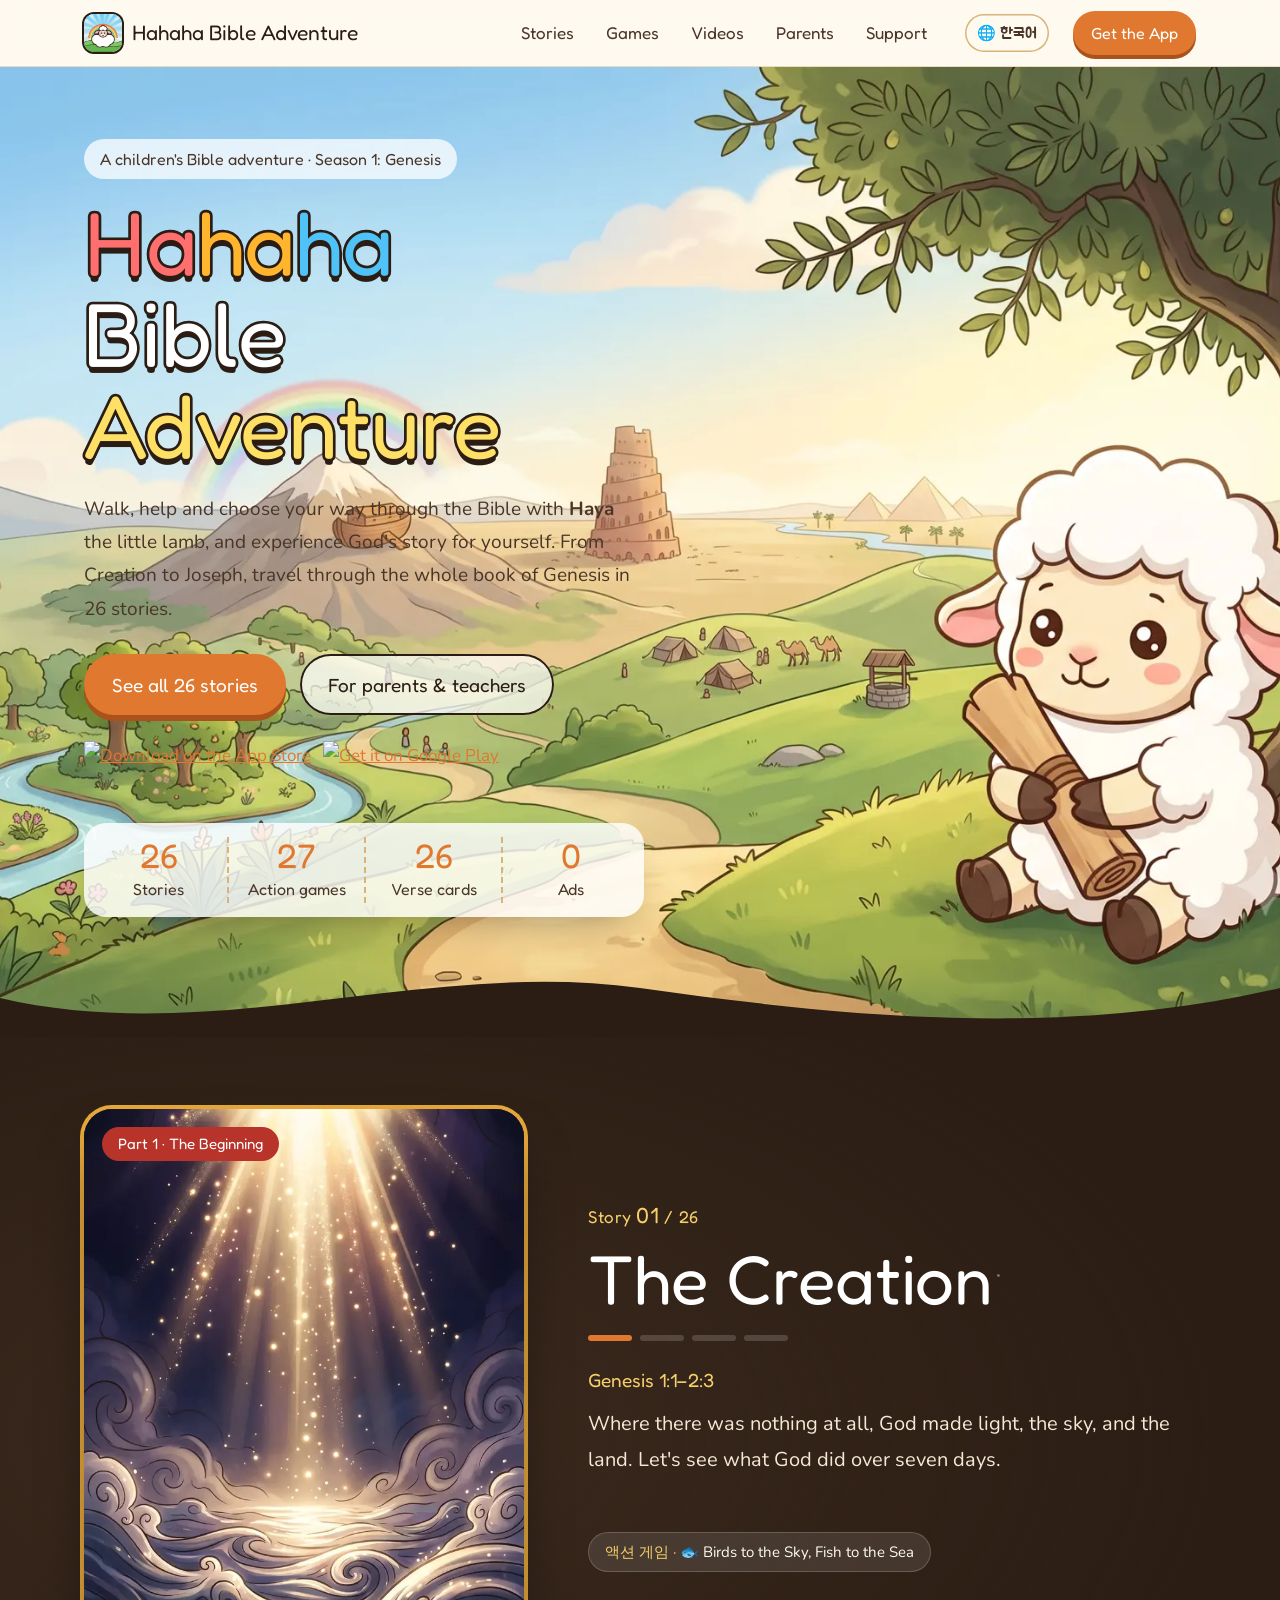
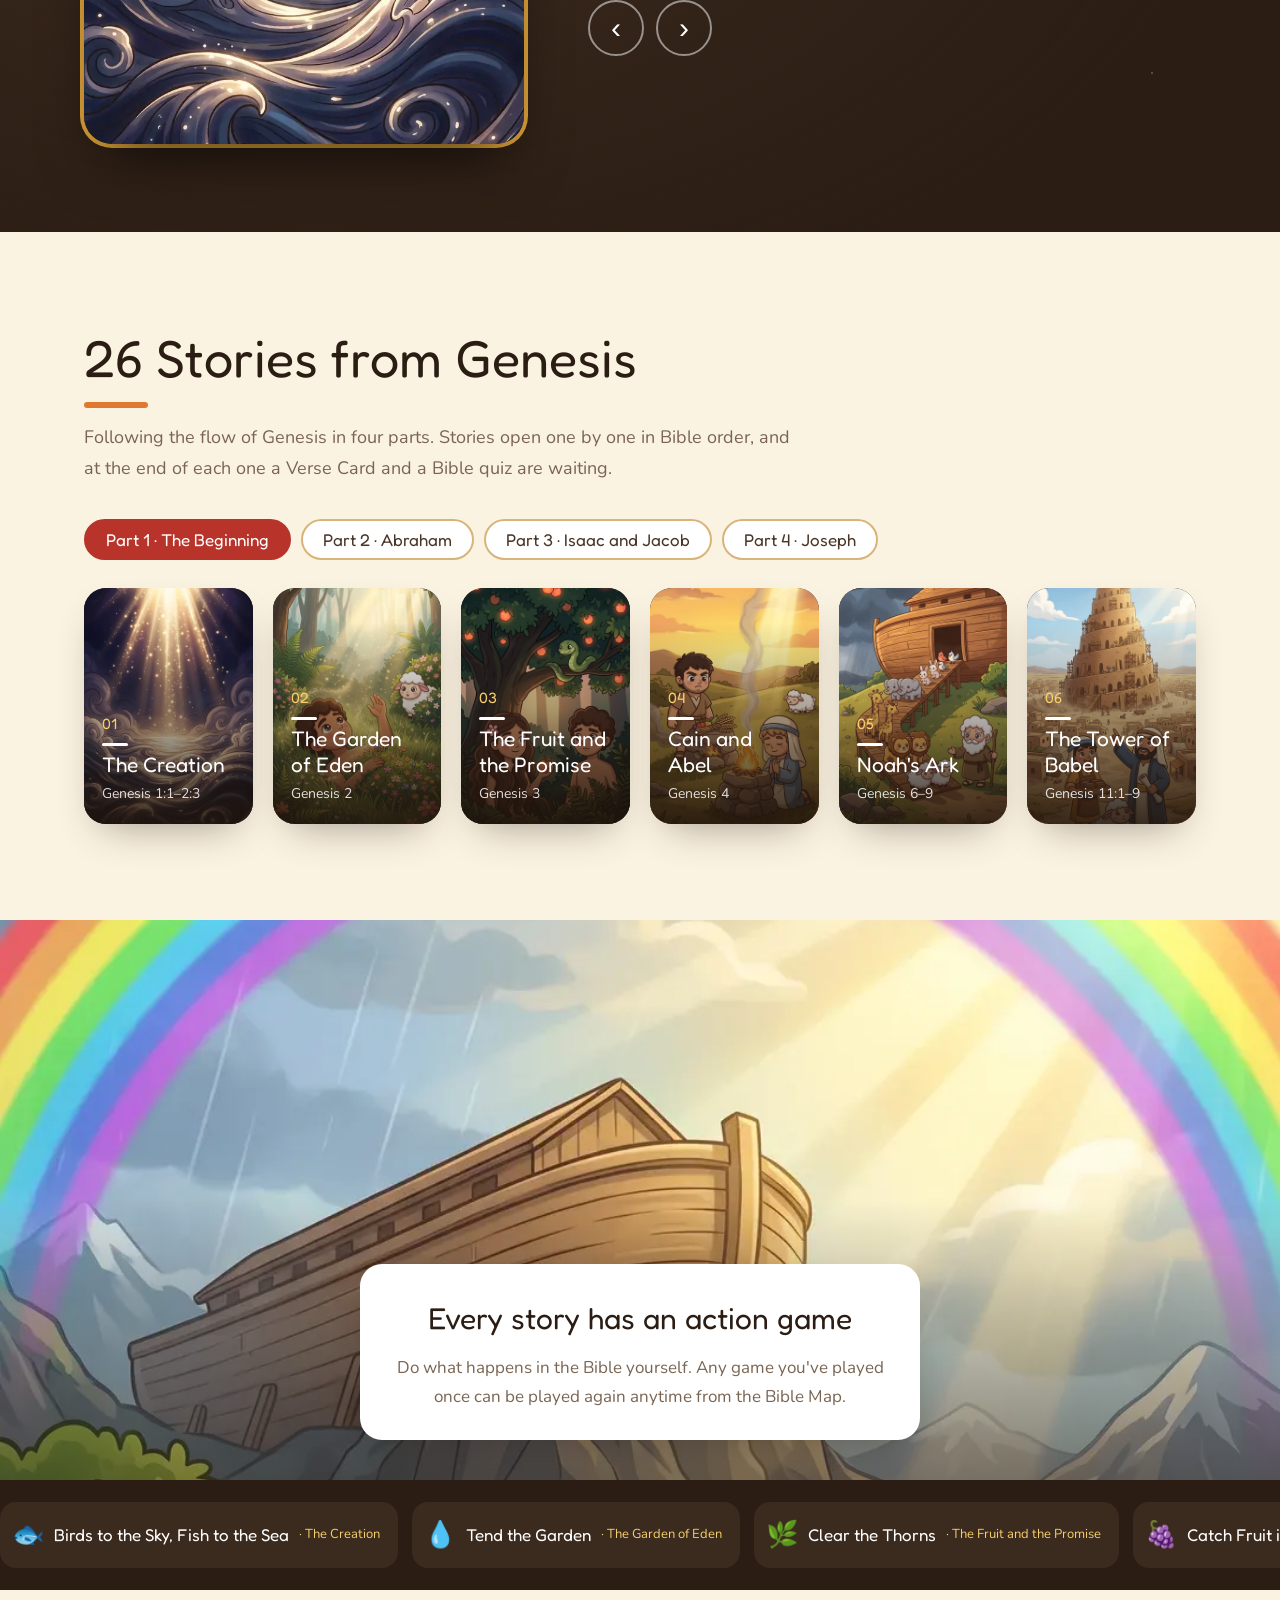
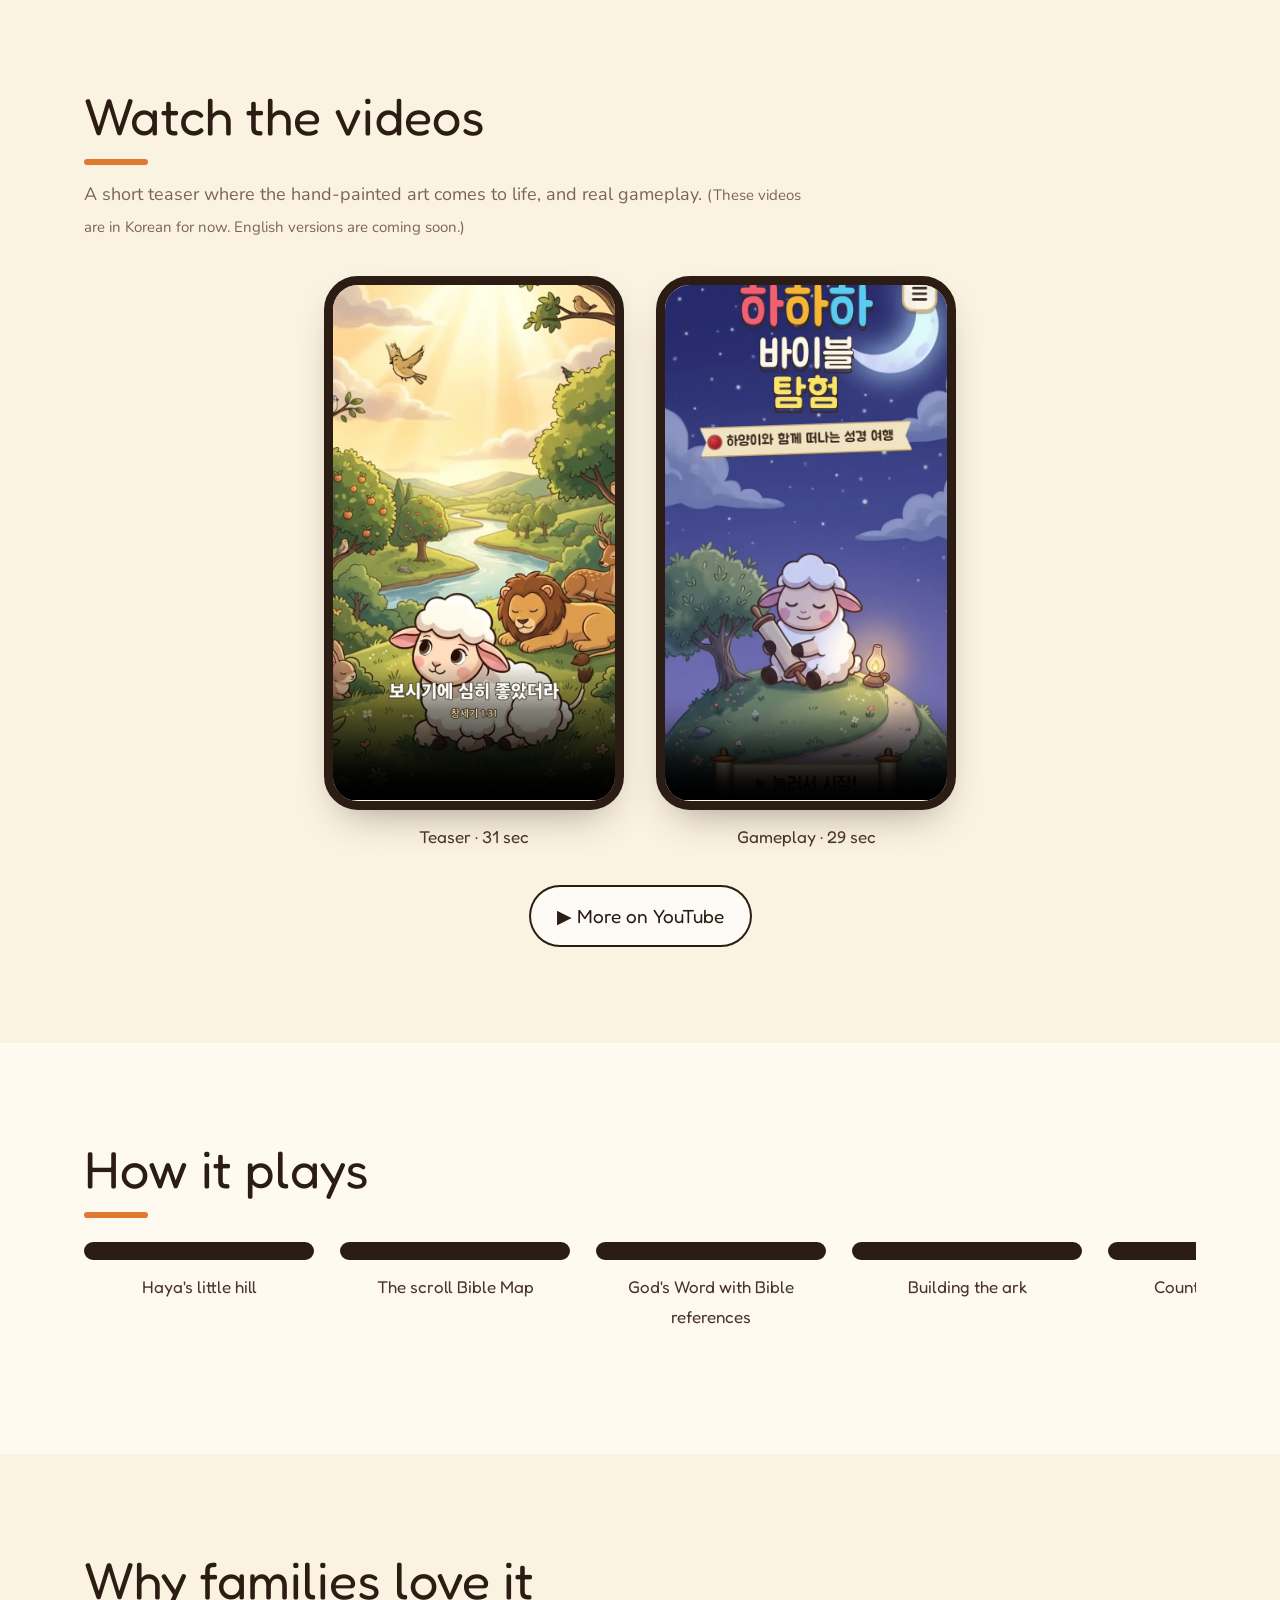
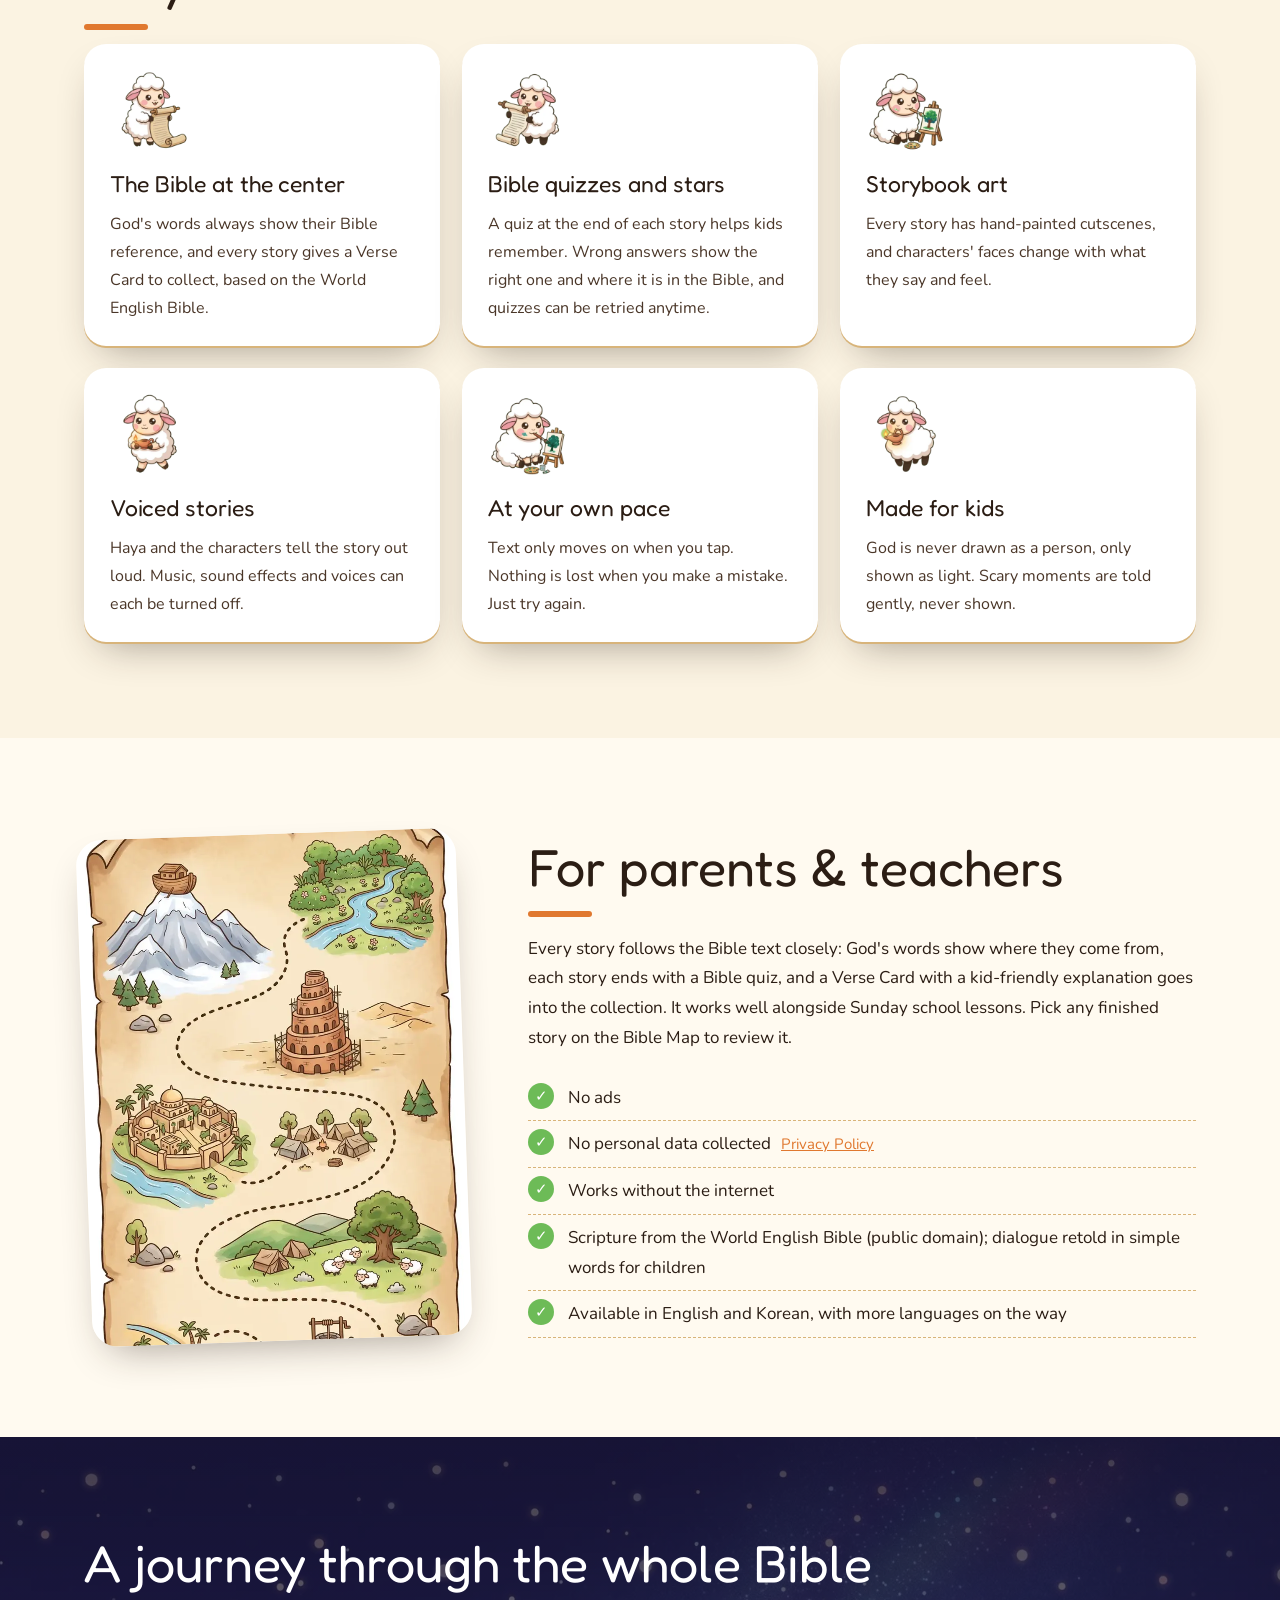
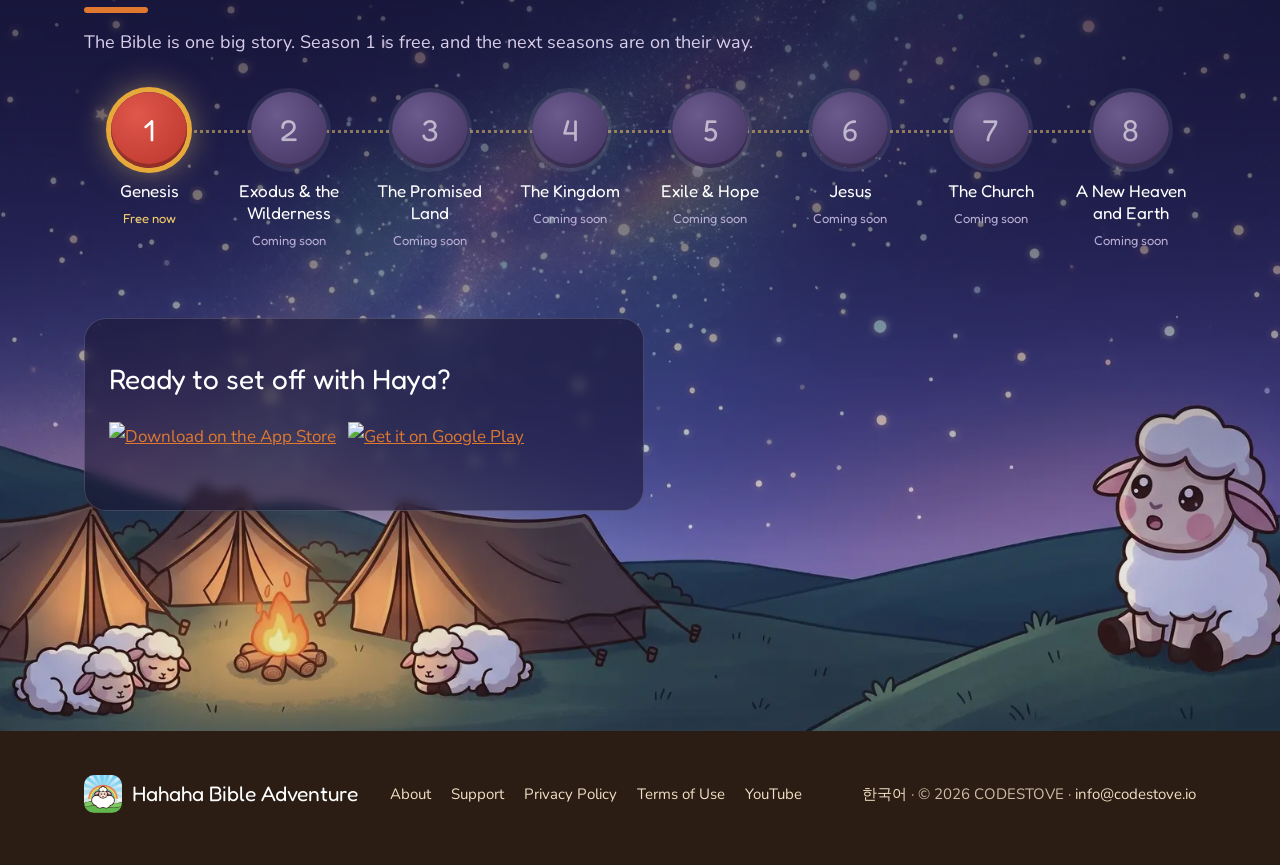
==== en/index.html @ ac636759 "다국어: 영어 페이지(en/) 네 쪽, 언어 바꾸기 버튼·hreflang, 브라우저 언어 안내, 휴대폰 머리 줄 정리 - en/index·support·privacy·terms (" ====
<!doctype html>
<html lang="en" data-base="../">
<head>
<meta charset="utf-8">
<meta name="viewport" content="width=device-width, initial-scale=1">
<title>Hahaha Bible Adventure – A Bible journey with Haya the lamb</title>
<meta name="description" content="A children's Bible game: walk, help and choose your way through all 26 stories of Genesis, from Creation to Joseph, with Haya the little lamb. No ads, no data collection.">
<meta name="theme-color" content="#2b1d14">
<meta property="og:title" content="Hahaha Bible Adventure">
<meta property="og:description" content="A Bible journey with Haya the lamb · 26 stories from Genesis">
<meta property="og:image" content="../assets/og.jpg">
<link rel="alternate" hreflang="ko" href="https://shine-codestove.github.io/hahaha-bible-site/index.html">
<link rel="alternate" hreflang="en" href="https://shine-codestove.github.io/hahaha-bible-site/en/index.html">
<link rel="alternate" hreflang="x-default" href="https://shine-codestove.github.io/hahaha-bible-site/en/index.html">
<link rel="icon" type="image/png" href="../assets/icon.png">
<link rel="apple-touch-icon" href="../assets/icon.png">
<link rel="preconnect" href="https://fonts.googleapis.com">
<link rel="preconnect" href="https://fonts.gstatic.com" crossorigin>
<link href="https://fonts.googleapis.com/css2?family=Fredoka:wght@500;600&family=Nunito:wght@400;700&family=Jua&display=swap" rel="stylesheet">
<link rel="stylesheet" href="../style.css">
</head>
<body class="home">

<header class="site-header">
  <div class="bar">
    <a class="brand" href="index.html"><img src="../assets/icon.png" alt="">Hahaha Bible Adventure</a>
    <nav class="menu">
      <a href="#stories">Stories</a>
      <a href="#play">Games</a>
      <a href="#videos">Videos</a>
      <a href="#parents">Parents</a>
      <a href="support.html">Support</a>
    </nav>
    <a class="lang-switch" href="../index.html" hreflang="ko" lang="ko" data-lang="ko">🌐 한국어</a>
    <a class="pill-btn small" href="#get">Get the App</a>
  </div>
</header>

<section class="hero">
  <img class="hero-bg" src="../assets/art/hero.webp" alt="Haya the lamb holding a scroll on a hill, looking out over the Garden of Eden, the ark and the rainbow, the Tower of Babel, Abraham's tents and the pyramids of Egypt">
  <div class="hero-in">
    <div class="hero-copy">
      <p class="eyebrow">A children's Bible adventure · Season 1: Genesis</p>
      <h1 class="logo-type"><span class="r">Ha</span><span class="o">ha</span><span class="b">ha</span><br>Bible <span class="y">Adventure</span></h1>
      <p class="lead">Walk, help and choose your way through the Bible with <b>Haya</b> the little lamb, and experience God's story for yourself. From Creation to Joseph, travel through the whole book of Genesis in 26 stories.</p>
      <div class="cta">
        <a class="pill-btn" href="#stories">See all 26 stories</a>
        <a class="ghost-btn" href="#parents">For parents &amp; teachers</a>
      </div>
      <div class="badges">
        <a href="https://apps.apple.com/app/id6821260857" target="_blank" rel="noopener"><img src="../assets/badges/app-store-en.svg" alt="Download on the App Store"></a>
        <a href="https://play.google.com/store/apps/details?id=io.codestove.biblejourney&amp;hl=en" target="_blank" rel="noopener"><img src="../assets/badges/google-play-en.png" alt="Get it on Google Play"></a>
      </div>
      <ul class="stats">
        <li><b>26</b>Stories</li>
        <li><b>27</b>Action games</li>
        <li><b>26</b>Verse cards</li>
        <li><b>0</b>Ads</li>
      </ul>
    </div>
  </div>
  <svg class="wave" viewBox="0 0 1440 80" preserveAspectRatio="none" aria-hidden="true"><path d="M0 40 C 240 90 480 0 720 30 S 1200 80 1440 30 L1440 80 L0 80 Z"/></svg>
</section>

<section class="spotlight" id="spotlight" aria-roledescription="carousel" aria-label="Browse the stories">
  <div class="sp-in">
    <div class="sp-art">
      <img id="sp-img" src="../assets/art/creation.webp" alt="">
      <span class="sp-part" id="sp-part">Part 1 · The Beginning</span>
    </div>
    <div class="sp-copy" aria-live="polite">
      <p class="sp-count">Story <span id="sp-no">01</span> / 26</p>
      <h2 id="sp-title">The Creation</h2>
      <div class="sp-bars" id="sp-bars"></div>
      <p class="sp-ref" id="sp-ref">Genesis 1:1–2:3</p>
      <p class="sp-sum" id="sp-sum"></p>
      <p class="sp-game" id="sp-game"></p>
      <div class="sp-nav">
        <button type="button" class="round" id="sp-prev" aria-label="Previous story">‹</button>
        <button type="button" class="round" id="sp-next" aria-label="Next story">›</button>
      </div>
    </div>
  </div>
</section>

<section class="section paper" id="stories">
  <div class="wrap">
    <h2 class="sec-title">26 Stories from Genesis</h2>
    <p class="sec-lead">Following the flow of Genesis in four parts. Stories open one by one in Bible order, and at the end of each one a Verse Card and a Bible quiz are waiting.</p>
    <div class="tabs" role="tablist" id="tabs"></div>
    <ul class="story-grid" id="grid"></ul>
  </div>
</section>

<section class="banner" id="play">
  <img class="banner-bg" src="../assets/art/rainbow.webp" alt="Noah's family and the animals by the ark under a rainbow">
  <div class="banner-card">
    <h2>Every story has an action game</h2>
    <p>Do what happens in the Bible yourself. Any game you've played once can be played again anytime from the Bible Map.</p>
  </div>
</section>
<div class="marquee" aria-label="Action games">
  <div class="track" id="track"></div>
</div>

<section class="section paper" id="videos">
  <div class="wrap">
    <h2 class="sec-title">Watch the videos</h2>
    <p class="sec-lead">A short teaser where the hand-painted art comes to life, and real gameplay. <small>(These videos are in Korean for now. English versions are coming soon.)</small></p>
    <div class="videos">
      <figure>
        <video src="../assets/video/teaser.mp4" poster="../assets/video/teaser.jpg" controls playsinline preload="none" aria-label="Teaser: hand-painted scenes from Genesis with Bible verses (Korean)"></video>
        <figcaption>Teaser · 31 sec</figcaption>
      </figure>
      <figure>
        <video src="../assets/video/gameplay.mp4" poster="../assets/video/gameplay.jpg" controls playsinline preload="none" aria-label="Gameplay: Creation, Noah, the Tower of Babel game and the Bible quiz (Korean)"></video>
        <figcaption>Gameplay · 29 sec</figcaption>
      </figure>
    </div>
    <p class="videos-more"><a class="ghost-btn" href="https://www.youtube.com/@%ED%95%98%ED%95%98%ED%95%98%EB%B0%94%EC%9D%B4%EB%B8%94%ED%83%90%ED%97%98" target="_blank" rel="noopener">▶ More on YouTube</a></p>
  </div>
</section>

<section class="section" id="screens">
  <div class="wrap">
    <h2 class="sec-title">How it plays</h2>
    <div class="phones">
      <figure><img src="../assets/en/1-title.jpg" alt="" loading="lazy"><figcaption>Haya's little hill</figcaption></figure>
      <figure><img src="../assets/en/2-map.jpg" alt="" loading="lazy"><figcaption>The scroll Bible Map</figcaption></figure>
      <figure><img src="../assets/en/3-word.jpg" alt="" loading="lazy"><figcaption>God's Word with Bible references</figcaption></figure>
      <figure><img src="../assets/en/4-ark.jpg" alt="" loading="lazy"><figcaption>Building the ark</figcaption></figure>
      <figure><img src="../assets/en/5-stars.jpg" alt="" loading="lazy"><figcaption>Counting the stars</figcaption></figure>
      <figure><img src="../assets/en/6-sodom.jpg" alt="" loading="lazy"><figcaption>Hand-painted cutscenes</figcaption></figure>
      <figure><img src="../assets/en/8-joseph.jpg" alt="" loading="lazy"><figcaption>Talking with Bible characters</figcaption></figure>
      <figure><img src="../assets/en/9-quiz.jpg" alt="" loading="lazy"><figcaption>Bible quiz</figcaption></figure>
    </div>
  </div>
</section>

<section class="section paper">
  <div class="wrap">
    <h2 class="sec-title">Why families love it</h2>
    <ul class="features">
      <li><img src="../assets/sheep/2.webp" alt="" loading="lazy"><h3>The Bible at the center</h3><p>God's words always show their Bible reference, and every story gives a Verse Card to collect, based on the World English Bible.</p></li>
      <li><img src="../assets/sheep/1.webp" alt="" loading="lazy"><h3>Bible quizzes and stars</h3><p>A quiz at the end of each story helps kids remember. Wrong answers show the right one and where it is in the Bible, and quizzes can be retried anytime.</p></li>
      <li><img src="../assets/sheep/3.webp" alt="" loading="lazy"><h3>Storybook art</h3><p>Every story has hand-painted cutscenes, and characters' faces change with what they say and feel.</p></li>
      <li><img src="../assets/sheep/5.webp" alt="" loading="lazy"><h3>Voiced stories</h3><p>Haya and the characters tell the story out loud. Music, sound effects and voices can each be turned off.</p></li>
      <li><img src="../assets/sheep/4.webp" alt="" loading="lazy"><h3>At your own pace</h3><p>Text only moves on when you tap. Nothing is lost when you make a mistake. Just try again.</p></li>
      <li><img src="../assets/sheep/6.webp" alt="" loading="lazy"><h3>Made for kids</h3><p>God is never drawn as a person, only shown as light. Scary moments are told gently, never shown.</p></li>
    </ul>
  </div>
</section>

<section class="section" id="parents">
  <div class="wrap split">
    <div class="split-art"><img src="../assets/art/map.webp" alt="A parchment Bible Map of the lands of Genesis" loading="lazy"></div>
    <div>
      <h2 class="sec-title">For parents &amp; teachers</h2>
      <p>Every story follows the Bible text closely: God's words show where they come from, each story ends with a Bible quiz, and a Verse Card with a kid-friendly explanation goes into the collection. It works well alongside Sunday school lessons. Pick any finished story on the Bible Map to review it.</p>
      <ul class="checks">
        <li>No ads</li>
        <li>No personal data collected <a href="privacy.html">Privacy Policy</a></li>
        <li>Works without the internet</li>
        <li>Scripture from the World English Bible (public domain); dialogue retold in simple words for children</li>
        <li>Available in English and Korean, with more languages on the way</li>
      </ul>
    </div>
  </div>
</section>

<section class="seasons" id="seasons">
  <div class="wrap">
    <h2 class="sec-title light">A journey through the whole Bible</h2>
    <p class="sec-lead light">The Bible is one big story. Season 1 is free, and the next seasons are on their way.</p>
    <ol class="seals">
      <li class="now"><span class="seal">1</span><b>Genesis</b><small>Free now</small></li>
      <li><span class="seal">2</span><b>Exodus &amp; the Wilderness</b><small>Coming soon</small></li>
      <li><span class="seal">3</span><b>The Promised Land</b><small>Coming soon</small></li>
      <li><span class="seal">4</span><b>The Kingdom</b><small>Coming soon</small></li>
      <li><span class="seal">5</span><b>Exile &amp; Hope</b><small>Coming soon</small></li>
      <li><span class="seal">6</span><b>Jesus</b><small>Coming soon</small></li>
      <li><span class="seal">7</span><b>The Church</b><small>Coming soon</small></li>
      <li><span class="seal">8</span><b>A New Heaven and Earth</b><small>Coming soon</small></li>
    </ol>
    <div class="get" id="get">
      <h3>Ready to set off with Haya?</h3>
      <div class="badges">
        <a href="https://apps.apple.com/app/id6821260857" target="_blank" rel="noopener"><img src="../assets/badges/app-store-en.svg" alt="Download on the App Store"></a>
        <a href="https://play.google.com/store/apps/details?id=io.codestove.biblejourney&amp;hl=en" target="_blank" rel="noopener"><img src="../assets/badges/google-play-en.png" alt="Get it on Google Play"></a>
      </div>
    </div>
  </div>
</section>

<footer class="site-footer">
  <div class="wrap">
    <a class="brand" href="index.html"><img src="../assets/icon.png" alt="">Hahaha Bible Adventure</a>
    <nav><a href="index.html">About</a><a href="support.html">Support</a><a href="privacy.html">Privacy Policy</a><a href="terms.html">Terms of Use</a><a href="https://www.youtube.com/@%ED%95%98%ED%95%98%ED%95%98%EB%B0%94%EC%9D%B4%EB%B8%94%ED%83%90%ED%97%98" target="_blank" rel="noopener">YouTube</a></nav>
    <p><a href="../index.html" hreflang="ko" lang="ko" data-lang="ko">한국어</a> · © 2026 CODESTOVE · <a href="mailto:info@codestove.io">info@codestove.io</a></p>
  </div>
</footer>

<script>
const PARTS = ['Part 1 · The Beginning', 'Part 2 · Abraham', 'Part 3 · Isaac and Jacob', 'Part 4 · Joseph'];
const STORIES = [{"id":"creation","no":1,"p":1,"t":"The Creation","r":"Genesis 1:1–2:3","s":"Where there was nothing at all, God made light, the sky, and the land. Let's see what God did over seven days.","g":[{"t":"Birds to the Sky, Fish to the Sea","e":"🐟"}]},{"id":"eden","no":2,"p":1,"t":"The Garden of Eden","r":"Genesis 2","s":"Take care of a beautiful garden with Adam, and give names to the animals.","g":[{"t":"Tend the Garden","e":"💧"}]},{"id":"promise","no":3,"p":1,"t":"The Fruit and the Promise","r":"Genesis 3","s":"The serpent's lie and Eve's choice. Even when people disobeyed His word, God gave them a promise to save them.","g":[{"t":"Clear the Thorns","e":"🌿"}]},{"id":"cain","no":4,"p":1,"t":"Cain and Abel","r":"Genesis 4","s":"Abel kept sheep and Cain grew crops. A story of two brothers' gifts to God, and of calming an angry heart.","g":[{"t":"Catch Fruit in Cain's Field","e":"🍇"}]},{"id":"noah","no":5,"p":1,"t":"Noah's Ark","r":"Genesis 6–9","s":"Build the ark with Grandpa Noah and bring the animals aboard. And then, the rainbow promise!","g":[{"t":"Build the Ark","e":"🔨"}]},{"id":"babel","no":6,"p":1,"t":"The Tower of Babel","r":"Genesis 11:1–9","s":"People built a tower up to the sky to make a great name for themselves. God mixed up their language.","g":[{"t":"Stack the Brick Tower","e":"🧱"}]},{"id":"call","no":7,"p":2,"t":"God Calls Abraham","r":"Genesis 12","s":"\"Leave your country and go to the land I will show you.\" Set off with a camel caravan on a journey of faith to Canaan.","g":[{"t":"The Road to Canaan","e":"🐪"},{"t":"Build an Altar","e":"🪨"}]},{"id":"yield","no":8,"p":2,"t":"Abraham Lets Lot Choose","r":"Genesis 13–14","s":"When the herdsmen quarreled, Abraham let his nephew Lot choose the land first. Then he rescues Lot, who was taken away.","g":[{"t":"Rescue Lot by Night","e":"🌙"}]},{"id":"stars","no":9,"p":2,"t":"Count the Stars","r":"Genesis 15","s":"God promised Abraham a family as many as the stars in the night sky, too many to count. Abraham believed God.","g":[{"t":"Count the Stars","e":"⭐"}]},{"id":"hagar","no":10,"p":2,"t":"Hagar and Ishmael","r":"Genesis 16, 21:8–21","s":"Hagar and her boy ran out of water in the wilderness. God heard the crying and showed her a well.","g":[{"t":"Fill the Water Skin","e":"💧"}]},{"id":"laugh","no":11,"p":2,"t":"Sarah's Laugh","r":"Genesis 17–18","s":"Welcome the three visitors who came to the tent. Sarah laughed at the promise of a son by this time next year.","g":[{"t":"Catch the Bread","e":"🍞"}]},{"id":"sodom","no":12,"p":2,"t":"Lot Escapes Sodom","r":"Genesis 18:16–19:29","s":"Abraham prayed for Sodom. Hold the angel's hand and run to the mountains without looking back!","g":[{"t":"Run to Zoar","e":"🏃"}]},{"id":"jireh","no":13,"p":2,"t":"The LORD Will Provide","r":"Genesis 21–22","s":"Isaac, the son of laughter, was born just as God promised. On Mount Moriah, God had a ram ready.","g":[{"t":"Climb Mount Moriah","e":"⛰️"}]},{"id":"rebekah","no":14,"p":2,"t":"Rebekah at the Well","r":"Genesis 23–24","s":"The old servant prayed as he looked for a wife for Isaac. Then Rebekah drew water for ten camels!","g":[{"t":"Water Ten Camels","e":"🐪"}]},{"id":"stew","no":15,"p":3,"t":"One Bowl of Stew","r":"Genesis 25:19–34","s":"Twin brothers Esau and Jacob. Hungry Esau sold his rights as the firstborn son for one bowl of red stew.","g":[{"t":"Run Home, Tired and Hungry","e":"🏃"}]},{"id":"wells","no":16,"p":3,"t":"Isaac's Peaceful Wells","r":"Genesis 26","s":"Each time his wells were taken, Isaac didn't fight. He moved on and dug again, and God gave him plenty of room.","g":[{"t":"A Hundred Times the Harvest","e":"🌾"}]},{"id":"blessing","no":17,"p":3,"t":"The Stolen Blessing","r":"Genesis 27","s":"Jacob tricked his father, whose eyes could not see well. The sad result of a lie, and the road away from home.","g":[{"t":"The Road to Haran","e":"🎒"}]},{"id":"ladder","no":18,"p":3,"t":"Jacob's Ladder","r":"Genesis 28","s":"Running away alone one night, Jacob fell asleep with a stone for a pillow. In a dream he saw a ladder reaching up to heaven.","g":[{"t":"Set Up the Pillar, Pour the Oil","e":"🪨"}]},{"id":"laban","no":19,"p":3,"t":"At Laban's House","r":"Genesis 29–31","s":"Jacob met Rachel at the well. He worked caring for the flocks, seven years at a time, and then God told him to go back home.","g":[{"t":"Catch the Growing Flock","e":"🐑"}]},{"id":"jabbok","no":20,"p":3,"t":"Peace at the Jabbok","r":"Genesis 32–33, 35","s":"The night before meeting his brother, Jacob wrestled by the Jabbok River. A new name, Israel, and the day the two brothers hugged.","g":[{"t":"Hold On Till Daybreak","e":"🤼"}]},{"id":"dreams","no":21,"p":4,"t":"Joseph's Colorful Coat","r":"Genesis 37","s":"A coat of many colors from his father, and strange dreams. Joseph went to find his brothers, was thrown into a pit, and was sold to Egypt.","g":[{"t":"Stack the Dream Sheaves","e":"🌾"}]},{"id":"prison","no":22,"p":4,"t":"Potiphar and the Prison","r":"Genesis 39–40","s":"As a servant, and even when he was unfairly put in prison, God was with Joseph. Help explain the dreams of two officials.","g":[{"t":"Grapes for Pharaoh's Cup","e":"🍇"}]},{"id":"pharaoh","no":23,"p":4,"t":"Pharaoh's Dreams","r":"Genesis 41","s":"A dream of seven cows and seven heads of grain. Joseph becomes ruler over Egypt. Help him store grain during the years of plenty.","g":[{"t":"Catch the Grain: Year 7","e":"🌾"}]},{"id":"grain","no":24,"p":4,"t":"The Brothers Buy Grain","r":"Genesis 42–44","s":"In the famine, the brothers came to Egypt to buy grain. Joseph finds out if they have really changed.","g":[{"t":"Load the Donkeys","e":"🫏"}]},{"id":"reveal","no":25,"p":4,"t":"I Am Joseph","r":"Genesis 45–47","s":"\"I am Joseph!\" Crying, Joseph hugged his brothers. He sends wagons to bring his father Jacob.","g":[{"t":"Wagons to Egypt","e":"🛒"}]},{"id":"forgive","no":26,"p":4,"t":"Blessing and Forgiveness","r":"Genesis 48–50","s":"Jacob blessed his twelve sons. \"You meant to harm me, but God meant it for good.\" The last story of Genesis.","g":[{"t":"Feed the Families","e":"🍞"}]}];
</script>
<script src="../site.js"></script>
</body>
</html>
---- style.css ----
:root {
  --ink: #2b1d14;
  --ink-2: #4a3628;
  --sub: #7a6553;
  --paper: #fbf3e2;
  --paper-2: #f3e5c8;
  --cream: #fffaf0;
  --edge: #d8b47a;
  --gold: #e7a93a;
  --gold-2: #f6cf6b;
  --seal: #b8342b;
  --accent: #e0782f;
  --sky: #8fd3f7;
  --night: #1d1733;
  --radius: 22px;
  --shadow: 0 18px 40px -18px rgba(43, 29, 20, 0.45);
  --display: 'Jua', 'Apple SD Gothic Neo', sans-serif;
}

* { box-sizing: border-box; }

html { scroll-behavior: smooth; }
@media (prefers-reduced-motion: reduce) { html { scroll-behavior: auto; } }

body {
  margin: 0;
  background: var(--cream);
  color: var(--ink);
  font-family: 'Gowun Dodum', -apple-system, 'Apple SD Gothic Neo', sans-serif;
  font-size: 17px;
  line-height: 1.75;
  word-break: keep-all;
  overflow-x: hidden;
}

img { max-width: 100%; display: block; }
a { color: var(--accent); }
b { font-weight: 700; }

.wrap {
  max-width: 1160px;
  margin: 0 auto;
  padding: 0 24px;
}

/* ---------- 머리 ---------- */
.site-header {
  position: sticky;
  top: 0;
  z-index: 20;
  background: rgba(255, 250, 240, 0.86);
  backdrop-filter: saturate(1.4) blur(12px);
  -webkit-backdrop-filter: saturate(1.4) blur(12px);
  border-bottom: 1px solid rgba(216, 180, 122, 0.45);
}

.bar {
  max-width: 1160px;
  margin: 0 auto;
  padding: 10px 24px;
  display: flex;
  align-items: center;
  gap: 24px;
}

.brand {
  display: flex;
  align-items: center;
  gap: 10px;
  font-family: var(--display);
  font-size: 21px;
  color: var(--ink);
  text-decoration: none;
  white-space: nowrap;
}

.brand img {
  width: 38px;
  height: 38px;
  border-radius: 10px;
  box-shadow: 0 0 0 2px var(--ink);
}

.menu {
  display: flex;
  gap: 4px;
  margin-left: auto;
}

.menu a {
  font-family: var(--display);
  font-size: 17px;
  color: var(--ink-2);
  text-decoration: none;
  padding: 8px 14px;
  border-radius: 999px;
  transition: background 0.2s, color 0.2s;
}

.menu a:hover { background: var(--paper-2); color: var(--ink); }

.pill-btn,
.ghost-btn {
  display: inline-flex;
  align-items: center;
  gap: 8px;
  font-family: var(--display);
  font-size: 19px;
  text-decoration: none;
  border-radius: 999px;
  padding: 14px 28px;
  transition: transform 0.2s, box-shadow 0.2s, background 0.2s;
}

.pill-btn {
  background: var(--accent);
  color: #fff;
  box-shadow: 0 6px 0 #a9521b;
}

.pill-btn:hover { transform: translateY(-2px); box-shadow: 0 8px 0 #a9521b; }
.pill-btn.small { font-size: 16px; padding: 8px 18px; box-shadow: 0 4px 0 #a9521b; }

.ghost-btn {
  color: var(--ink);
  background: rgba(255, 255, 255, 0.7);
  box-shadow: inset 0 0 0 2px var(--ink);
}

.ghost-btn:hover { background: #fff; }

/* ---------- 첫 화면 ---------- */
.hero {
  position: relative;
  min-height: min(860px, 92vh);
  padding: 72px 0 120px;
  overflow: hidden;
  display: flex;
  flex-direction: column;
  justify-content: center;
  background: #9fd6f2;
}

.hero-bg {
  position: absolute;
  inset: 0;
  width: 100%;
  height: 100%;
  object-fit: cover;
  object-position: 70% 50%;
}

.hero::before {
  content: '';
  position: absolute;
  inset: 0;
  background: linear-gradient(90deg, rgba(255, 250, 240, 0.92) 0%, rgba(255, 250, 240, 0.75) 32%, rgba(255, 250, 240, 0) 58%);
}

.hero-in {
  position: relative;
  z-index: 1;
  width: 100%;
  max-width: 1160px;
  margin: 0 auto;
  padding: 0 24px;
}

.hero-copy { max-width: 560px; }

.eyebrow {
  display: inline-block;
  font-family: var(--display);
  font-size: 16px;
  color: var(--ink-2);
  background: rgba(255, 255, 255, 0.75);
  padding: 6px 16px;
  border-radius: 999px;
  margin: 0 0 18px;
}

.logo-type {
  font-family: var(--display);
  font-weight: 400;
  font-size: clamp(54px, 8.4vw, 112px);
  line-height: 1.02;
  margin: 0 0 22px;
  color: #fff;
  -webkit-text-stroke: 0.06em var(--ink);
  paint-order: stroke fill;
  text-shadow: 0 0.07em 0 var(--ink);
  letter-spacing: -0.01em;
}

.logo-type .r { color: #ff6f6f; }
.logo-type .o { color: #ffb52e; }
.logo-type .b { color: #4fc3f7; }
.logo-type .y { color: #ffe066; }

.lead {
  font-size: 19px;
  max-width: 34em;
  margin: 0 0 28px;
  color: var(--ink-2);
}

.cta { display: flex; flex-wrap: wrap; gap: 14px; margin-bottom: 26px; }

.badges {
  display: flex;
  flex-wrap: wrap;
  gap: 12px;
  align-items: center;
}

.badges a { display: block; transition: transform 0.2s; }
.badges a:hover { transform: translateY(-2px); }
.badges img { height: 52px; width: auto; }
.stats {
  position: relative;
  z-index: 1;
  margin: 30px 0 0;
  padding: 14px 6px;
  list-style: none;
  display: grid;
  grid-template-columns: repeat(4, 1fr);
  background: rgba(255, 255, 255, 0.82);
  border-radius: var(--radius);
  box-shadow: var(--shadow);
}

.stats li {
  text-align: center;
  font-family: var(--display);
  color: var(--ink-2);
  font-size: 16px;
}

.stats li + li { border-left: 2px dashed var(--edge); }
.stats b { display: block; font-size: 34px; line-height: 1.1; color: var(--accent); font-weight: 400; }

.wave {
  position: absolute;
  left: 0;
  bottom: -1px;
  width: 100%;
  height: 80px;
  fill: var(--ink);
}

/* ---------- 이야기 둘러보기 ---------- */
.spotlight {
  background:
    radial-gradient(2px 2px at 12% 20%, rgba(255, 255, 255, 0.6), transparent),
    radial-gradient(1.5px 1.5px at 30% 70%, rgba(255, 255, 255, 0.5), transparent),
    radial-gradient(2px 2px at 78% 30%, rgba(255, 255, 255, 0.55), transparent),
    radial-gradient(1.5px 1.5px at 90% 80%, rgba(255, 255, 255, 0.4), transparent),
    radial-gradient(900px 500px at 25% 50%, #3b2a1e, transparent),
    var(--ink);
  color: var(--cream);
  padding: 72px 0 88px;
}

.sp-in {
  max-width: 1160px;
  margin: 0 auto;
  padding: 0 24px;
  display: grid;
  grid-template-columns: 440px 1fr;
  gap: 64px;
  align-items: center;
}

.sp-art {
  position: relative;
  border-radius: 28px;
  overflow: hidden;
  aspect-ratio: 9 / 13;
  box-shadow: 0 30px 60px -20px rgba(0, 0, 0, 0.7), 0 0 0 4px var(--gold);
  background: #3b2a1e;
}

.sp-art img {
  width: 100%;
  height: 100%;
  object-fit: cover;
  transition: opacity 0.22s, transform 0.6s;
}

.sp-art img.out { opacity: 0; transform: scale(1.03); }

.sp-part {
  position: absolute;
  left: 18px;
  top: 18px;
  font-family: var(--display);
  background: var(--seal);
  color: #fff;
  padding: 4px 16px;
  border-radius: 999px;
  font-size: 15px;
}

.sp-count {
  font-family: var(--display);
  color: var(--gold-2);
  margin: 0 0 6px;
  letter-spacing: 0.04em;
}

.sp-count span { font-size: 22px; }

.sp-copy h2 {
  font-family: var(--display);
  font-weight: 400;
  font-size: clamp(40px, 5.4vw, 72px);
  line-height: 1.1;
  margin: 0 0 18px;
  color: #fff;
}

.sp-bars { display: flex; gap: 8px; margin-bottom: 22px; }
.sp-bars i { width: 44px; height: 6px; border-radius: 4px; background: rgba(255, 255, 255, 0.16); transition: background 0.3s; }
.sp-bars i.on { background: var(--accent); }

.sp-ref {
  font-family: var(--display);
  color: var(--gold-2);
  font-size: 19px;
  margin: 0 0 10px;
}

.sp-sum {
  font-size: 20px;
  line-height: 1.8;
  color: #f4e9d6;
  max-width: 30em;
  min-height: 5.4em;
  margin: 0 0 18px;
}

.sp-game { display: flex; flex-wrap: wrap; gap: 8px; margin: 0 0 28px; min-height: 40px; }
.sp-game span {
  background: rgba(255, 255, 255, 0.1);
  border: 1px solid rgba(255, 255, 255, 0.18);
  border-radius: 999px;
  padding: 6px 16px;
  font-size: 15px;
}

.sp-game span::before { content: '액션 게임 · '; color: var(--gold-2); }

.sp-nav { display: flex; gap: 12px; }

.round {
  width: 56px;
  height: 56px;
  border-radius: 50%;
  border: 2px solid rgba(255, 255, 255, 0.5);
  background: transparent;
  color: #fff;
  font-size: 30px;
  line-height: 1;
  cursor: pointer;
  transition: background 0.2s, border-color 0.2s;
}

.round:hover { background: var(--accent); border-color: var(--accent); }

/* ---------- 공통 구역 ---------- */
.section { padding: 96px 0; }
.section.paper { background: var(--paper); }

.sec-title {
  font-family: var(--display);
  font-weight: 400;
  font-size: clamp(34px, 4.4vw, 52px);
  line-height: 1.15;
  margin: 0 0 14px;
  color: var(--ink);
}

.sec-title::after {
  content: '';
  display: block;
  width: 64px;
  height: 6px;
  border-radius: 4px;
  background: var(--accent);
  margin-top: 14px;
}

.sec-title.light { color: #fff; }
.sec-lead { color: var(--sub); max-width: 40em; margin: 0 0 34px; font-size: 18px; }
.sec-lead.light { color: #d9cfe9; }

/* ---------- 이야기 카드 ---------- */
.tabs {
  display: flex;
  flex-wrap: wrap;
  gap: 10px;
  margin-bottom: 28px;
}

.tabs button {
  font-family: var(--display);
  font-size: 17px;
  color: var(--ink-2);
  background: #fff;
  border: 2px solid var(--edge);
  border-radius: 999px;
  padding: 8px 20px;
  cursor: pointer;
}

.tabs button[aria-selected='true'] { background: var(--seal); border-color: var(--seal); color: #fff; }

.story-grid {
  list-style: none;
  margin: 0;
  padding: 0;
  display: grid;
  grid-template-columns: repeat(var(--cols, 6), 1fr);
  gap: 20px;
}

.story {
  position: relative;
  display: block;
  width: 100%;
  padding: 0;
  border: 0;
  cursor: pointer;
  border-radius: var(--radius);
  overflow: hidden;
  aspect-ratio: 3 / 4.2;
  background: var(--ink);
  box-shadow: var(--shadow);
  text-align: left;
  font: inherit;
  transition: transform 0.25s, box-shadow 0.25s;
}

.story:hover,
.story:focus-visible { transform: translateY(-6px) rotate(-0.6deg); box-shadow: 0 26px 40px -16px rgba(43, 29, 20, 0.6); }
.story img { width: 100%; height: 100%; object-fit: cover; transition: transform 0.6s; }
.story:hover img { transform: scale(1.06); }

.story .txt {
  position: absolute;
  inset: auto 0 0 0;
  padding: 60px 18px 16px;
  background: linear-gradient(transparent, rgba(30, 18, 10, 0.88));
  color: #fff;
}

.story small { font-family: var(--display); color: var(--gold-2); font-size: 15px; }
.story small::after { content: ''; display: block; width: 26px; height: 3px; background: #fff; border-radius: 2px; margin: 4px 0 6px; }
.story b { display: block; font-family: var(--display); font-weight: 400; font-size: 21px; line-height: 1.25; }
.story em { font-style: normal; font-size: 14px; opacity: 0.85; }

/* ---------- 액션 게임 띠 ---------- */
.banner {
  position: relative;
  height: 560px;
  overflow: hidden;
  display: flex;
  align-items: flex-end;
  justify-content: center;
}

.banner-bg {
  position: absolute;
  inset: 0;
  width: 100%;
  height: 100%;
  object-fit: cover;
  object-position: 50% 22%;
}

.banner::after {
  content: '';
  position: absolute;
  inset: 0;
  background: linear-gradient(180deg, transparent 50%, rgba(43, 29, 20, 0.55));
}

.banner-card {
  position: relative;
  z-index: 1;
  background: #fff;
  border-radius: var(--radius);
  box-shadow: var(--shadow);
  padding: 28px 34px;
  margin: 0 16px 40px;
  max-width: 560px;
  text-align: center;
}

.banner-card h2 { font-family: var(--display); font-weight: 400; font-size: 30px; margin: 0 0 8px; }
.banner-card p { margin: 0; color: var(--sub); }

.marquee {
  background: var(--ink);
  overflow: hidden;
  padding: 22px 0;
}

.track {
  display: flex;
  gap: 14px;
  width: max-content;
  animation: slide 90s linear infinite;
}

.marquee:hover .track { animation-play-state: paused; }
@keyframes slide { to { transform: translateX(-50%); } }
@media (prefers-reduced-motion: reduce) { .track { animation: none; flex-wrap: wrap; width: auto; padding: 0 16px; } .track [aria-hidden] { display: none; } }

.chip {
  display: flex;
  align-items: center;
  gap: 10px;
  background: #3b2a1e;
  color: #fff;
  border-radius: 16px;
  padding: 10px 18px 10px 12px;
  white-space: nowrap;
}

.chip i { font-style: normal; font-size: 26px; }
.chip b { font-family: var(--display); font-weight: 400; font-size: 17px; }
.chip small { color: var(--gold-2); font-size: 13px; }
.chip small::before { content: '· '; }

/* ---------- 게임 화면 ---------- */
.phones {
  display: flex;
  gap: 26px;
  overflow-x: auto;
  padding: 10px 4px 26px;
  scroll-snap-type: x mandatory;
  scrollbar-width: thin;
}

.phones figure {
  margin: 0;
  flex: 0 0 230px;
  scroll-snap-align: start;
  text-align: center;
}

.phones img {
  width: 100%;
  border-radius: 34px;
  border: 9px solid var(--ink);
  box-shadow: var(--shadow);
  background: var(--ink);
}

.phones figcaption { font-family: var(--display); color: var(--ink-2); margin-top: 12px; }

/* ---------- 영상 ---------- */
.videos {
  display: flex;
  flex-wrap: wrap;
  gap: 32px;
  justify-content: center;
}

.videos figure {
  margin: 0;
  flex: 0 1 300px;
  text-align: center;
}

.videos video {
  display: block;
  width: 100%;
  aspect-ratio: 9 / 16;
  border-radius: 34px;
  border: 9px solid var(--ink);
  box-shadow: var(--shadow);
  background: var(--ink);
  object-fit: cover;
}

.videos figcaption { font-family: var(--display); color: var(--ink-2); margin-top: 12px; }
.videos-more { text-align: center; margin: 34px 0 0; }

/* ---------- 좋은 점 ---------- */
.features {
  list-style: none;
  margin: 0;
  padding: 0;
  display: grid;
  grid-template-columns: repeat(3, 1fr);
  gap: 22px;
}

.features li {
  background: #fff;
  border-radius: var(--radius);
  padding: 26px 26px 24px;
  box-shadow: 0 2px 0 var(--edge), var(--shadow);
}

.features img { width: 92px; height: 92px; object-fit: contain; margin: -6px 0 8px -6px; }
.features h3 { font-family: var(--display); font-weight: 400; font-size: 23px; margin: 0 0 6px; }
.features p { margin: 0; color: var(--ink-2); font-size: 16px; }

/* ---------- 부모님께 ---------- */
.split {
  display: grid;
  grid-template-columns: 380px 1fr;
  gap: 64px;
  align-items: center;
}

.split-art img {
  border-radius: 26px;
  box-shadow: var(--shadow);
  transform: rotate(-2deg);
  aspect-ratio: 3 / 4;
  object-fit: cover;
  object-position: 50% 20%;
}

.checks { list-style: none; padding: 0; margin: 22px 0 0; }
.checks li {
  position: relative;
  padding: 8px 0 8px 40px;
  border-bottom: 1px dashed var(--edge);
}

.checks li::before {
  content: '✓';
  position: absolute;
  left: 0;
  top: 8px;
  width: 26px;
  height: 26px;
  border-radius: 50%;
  background: #6dbb57;
  color: #fff;
  font-size: 15px;
  line-height: 26px;
  text-align: center;
}

.checks a { margin-left: 6px; font-size: 15px; }

/* ---------- 시즌 ---------- */
.seasons {
  position: relative;
  background:
    linear-gradient(180deg, rgba(23, 18, 48, 0.82) 0%, rgba(23, 18, 48, 0.55) 45%, rgba(23, 18, 48, 0.1) 80%),
    url('assets/art/stars-night.webp') 70% 100% / cover no-repeat,
    #1d1733;
  padding: 96px 0 220px;
  color: #fff;
}

.seals {
  list-style: none;
  padding: 0;
  margin: 10px 0 0;
  display: grid;
  grid-template-columns: repeat(8, 1fr);
  gap: 10px;
  position: relative;
}

.seals::before {
  content: '';
  position: absolute;
  left: 6%;
  right: 6%;
  top: 38px;
  border-top: 3px dotted rgba(246, 207, 107, 0.5);
}

.seals li { position: relative; text-align: center; font-family: var(--display); }

.seal {
  display: grid;
  place-items: center;
  width: 76px;
  height: 76px;
  margin: 0 auto 12px;
  border-radius: 50%;
  background: radial-gradient(circle at 35% 30%, #6b5a8c, #3f3160);
  color: rgba(255, 255, 255, 0.6);
  font-size: 30px;
  box-shadow: inset 0 -4px 0 rgba(0, 0, 0, 0.25), 0 0 0 4px rgba(255, 255, 255, 0.08);
}

.seals .now .seal {
  background: radial-gradient(circle at 35% 30%, #e0574b, var(--seal));
  color: #fff;
  box-shadow: inset 0 -4px 0 rgba(0, 0, 0, 0.25), 0 0 0 5px var(--gold), 0 0 34px rgba(246, 207, 107, 0.6);
}

.seals b { display: block; font-weight: 400; font-size: 17px; line-height: 1.3; }
.seals small { color: #b9add3; font-size: 13px; }
.seals .now small { color: var(--gold-2); }

.get {
  margin-top: 64px;
  padding: 36px 24px;
  border-radius: var(--radius);
  background: rgba(23, 18, 48, 0.55);
  backdrop-filter: blur(6px);
  -webkit-backdrop-filter: blur(6px);
  border: 1px solid rgba(255, 255, 255, 0.16);
  text-align: center;
}

.get { max-width: 560px; text-align: left; }
.get h3 { font-family: var(--display); font-weight: 400; font-size: 28px; margin: 0 0 18px; }

/* ---------- 바닥 ---------- */
.site-footer {
  background: var(--ink);
  color: #cdbba5;
  padding: 44px 0 52px;
  font-size: 15px;
}

.site-footer .wrap { display: flex; flex-wrap: wrap; align-items: center; gap: 18px 32px; }
.site-footer .brand { color: #fff; }
.site-footer nav { display: flex; flex-wrap: wrap; gap: 6px 20px; }
.site-footer a { color: #f1dfc4; text-decoration: none; }
.site-footer a:hover { text-decoration: underline; }
.site-footer p { margin: 0 0 0 auto; }

/* ---------- 지원·개인정보·약관 페이지 ---------- */
.page-hero {
  background: linear-gradient(180deg, #7ccbf2, #cdeefb);
  padding: 56px 0 72px;
  position: relative;
  overflow: hidden;
}

.page-hero h1 {
  font-family: var(--display);
  font-weight: 400;
  font-size: clamp(38px, 6vw, 60px);
  margin: 0;
  color: #fff;
  -webkit-text-stroke: 0.07em var(--ink);
  paint-order: stroke fill;
  text-shadow: 0 0.07em 0 var(--ink);
}

.page-hero p { margin: 8px 0 0; color: var(--ink-2); }
.page-hero img { position: absolute; right: 6%; bottom: -10px; width: 150px; }

.doc { max-width: 820px; margin: -36px auto 80px; padding: 0 24px; position: relative; }

.card {
  background: #fff;
  border-radius: var(--radius);
  box-shadow: 0 2px 0 var(--edge), var(--shadow);
  padding: 32px 36px;
  margin: 0 0 24px;
}

.card h2 {
  font-family: var(--display);
  font-weight: 400;
  font-size: 30px;
  margin: 0 0 12px;
  color: var(--accent);
}

.card h3 {
  font-family: var(--display);
  font-weight: 400;
  font-size: 20px;
  margin: 24px 0 4px;
  color: var(--ink);
}

.muted { color: var(--sub); font-size: 14px; }

/* ---------- 좁은 화면 ---------- */
@media (max-width: 980px) {
  .story-grid { grid-template-columns: repeat(3, 1fr); }
  .hero { justify-content: flex-start; min-height: 0; padding-bottom: 110px; }
  .hero-bg { position: relative; order: 2; height: auto; aspect-ratio: 4 / 3; object-position: 78% 60%; margin-top: 8px; }
  .hero::before { display: none; }
  .hero { background: linear-gradient(180deg, #fffaf0, #d6effb); }
  .sp-in { grid-template-columns: 1fr; gap: 36px; }
  .sp-art { max-width: 420px; width: 100%; margin: 0 auto; }
  .features { grid-template-columns: repeat(2, 1fr); }
  .split { grid-template-columns: 1fr; gap: 36px; }
  .split-art { max-width: 360px; }
  .seals { grid-template-columns: repeat(4, 1fr); row-gap: 26px; }
  .seals::before { display: none; }
}

@media (max-width: 640px) {
  body { font-size: 16px; }
  .wrap, .bar, .hero-in, .sp-in { padding-left: 16px; padding-right: 16px; }
  .menu { display: none; }
  .bar { justify-content: space-between; }
  .brand { font-size: 18px; }
  .hero { padding-top: 36px; }
  .lead { font-size: 17px; }
  .pill-btn, .ghost-btn { font-size: 17px; padding: 12px 22px; }
  .stats { grid-template-columns: repeat(2, 1fr); row-gap: 14px; }
  .stats li:nth-child(3) { border-left: 0; }
  .stats b { font-size: 34px; }
  .spotlight { padding: 56px 0 64px; }
  .sp-sum { font-size: 17px; min-height: 0; }
  .section { padding: 64px 0; }
  .story-grid { grid-template-columns: repeat(2, 1fr); gap: 12px; }
  .story b { font-size: 17px; }
  .story .txt { padding: 40px 12px 12px; }
  .banner { height: 460px; }
  .banner-card { padding: 22px 20px; }
  .banner-card h2 { font-size: 24px; }
  .phones figure { flex-basis: 190px; }
  .features { grid-template-columns: 1fr; }
  .seals { grid-template-columns: repeat(2, 1fr); }
  .seasons { background-position: 0 0, 92% 100%, 0 0; background-size: auto, auto 520px, auto; padding-bottom: 300px; }
  .get { text-align: center; }
  .get .badges { justify-content: center; }
  .site-footer p { margin: 0; }
  .card { padding: 24px 20px; }
  .page-hero img { width: 100px; right: 4%; }
}

/* ---------- 언어 (한국어 / English) ---------- */
.lang-switch {
  margin-left: auto;
  font-family: var(--display);
  font-size: 15px;
  color: var(--ink-2);
  text-decoration: none;
  white-space: nowrap;
  padding: 6px 12px;
  border-radius: 999px;
  box-shadow: inset 0 0 0 1.5px var(--edge);
}
.lang-switch:hover { background: var(--paper-2); color: var(--ink); }
.menu + .lang-switch { margin-left: 0; }
.lang-hint {
  position: fixed;
  left: 50%;
  bottom: 16px;
  transform: translateX(-50%);
  z-index: 30;
  display: flex;
  align-items: center;
  gap: 12px;
  max-width: calc(100% - 32px);
  padding: 10px 12px 10px 18px;
  font-size: 15px;
  background: var(--cream);
  border: 1.5px solid var(--edge);
  border-radius: 999px;
  box-shadow: var(--shadow);
}
.lang-hint a { font-family: var(--display); white-space: nowrap; }
.lang-hint button {
  border: 0;
  background: none;
  font-size: 20px;
  line-height: 1;
  color: var(--sub);
  cursor: pointer;
}

/* 영어 페이지: 영어 글꼴, 낱말 단위 줄바꿈 */
html[lang='en'] { --display: 'Fredoka', 'Jua', sans-serif; }
html[lang='en'] body {
  font-family: 'Nunito', -apple-system, 'Segoe UI', sans-serif;
  word-break: normal;
  overflow-wrap: anywhere;
}
html[lang='en'] .logo-type { letter-spacing: 0; }
html[lang='en'] .logo-type { font-size: clamp(46px, 7vw, 96px); }
@media (max-width: 640px) {
  /* 휴대폰: 머리에는 이름과 언어 바꾸기만 (앱 받기 배지는 첫 화면에 바로 있다) */
  .bar .pill-btn.small { display: none; }
  .bar { gap: 10px; }
  .brand { min-width: 0; }
  .brand { overflow: hidden; text-overflow: ellipsis; }
  html[lang='en'] .brand { font-size: 17px; }
  .lang-switch { margin-left: auto; font-size: 14px; padding: 5px 10px; }
}
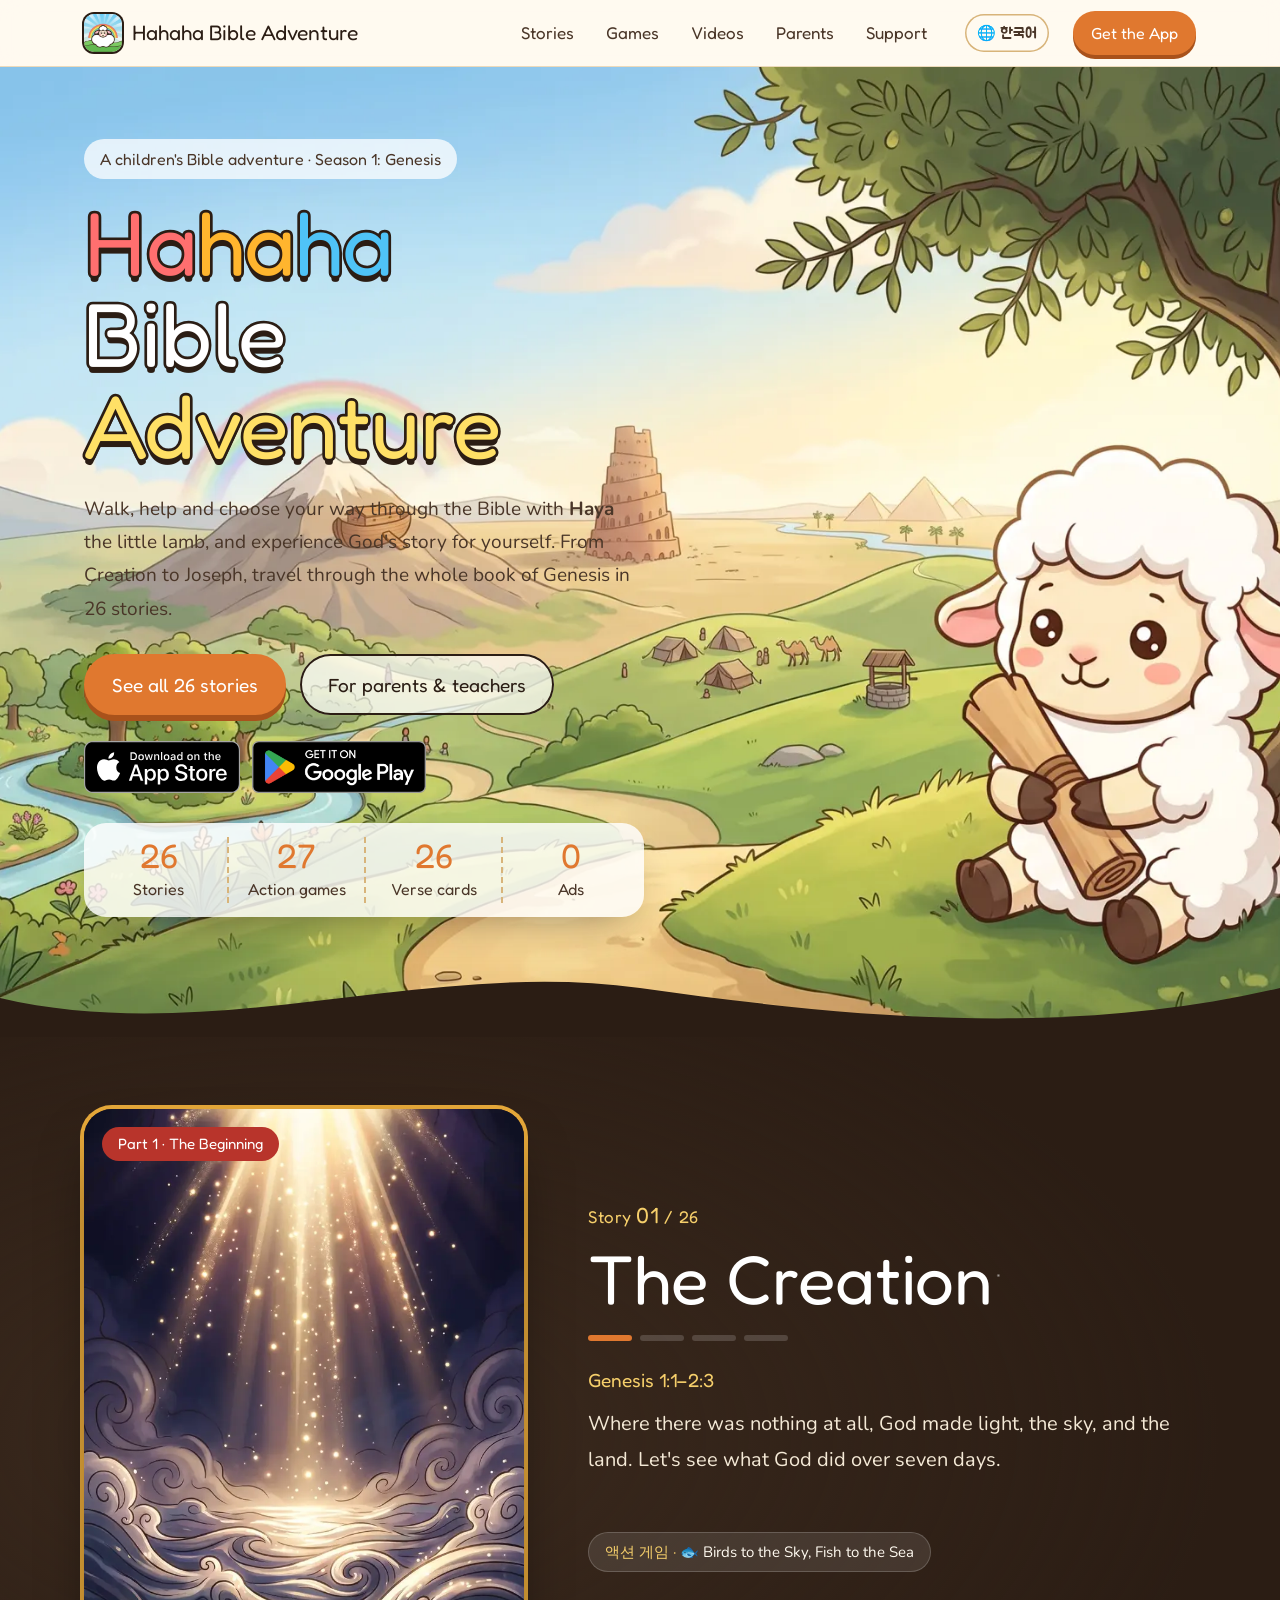
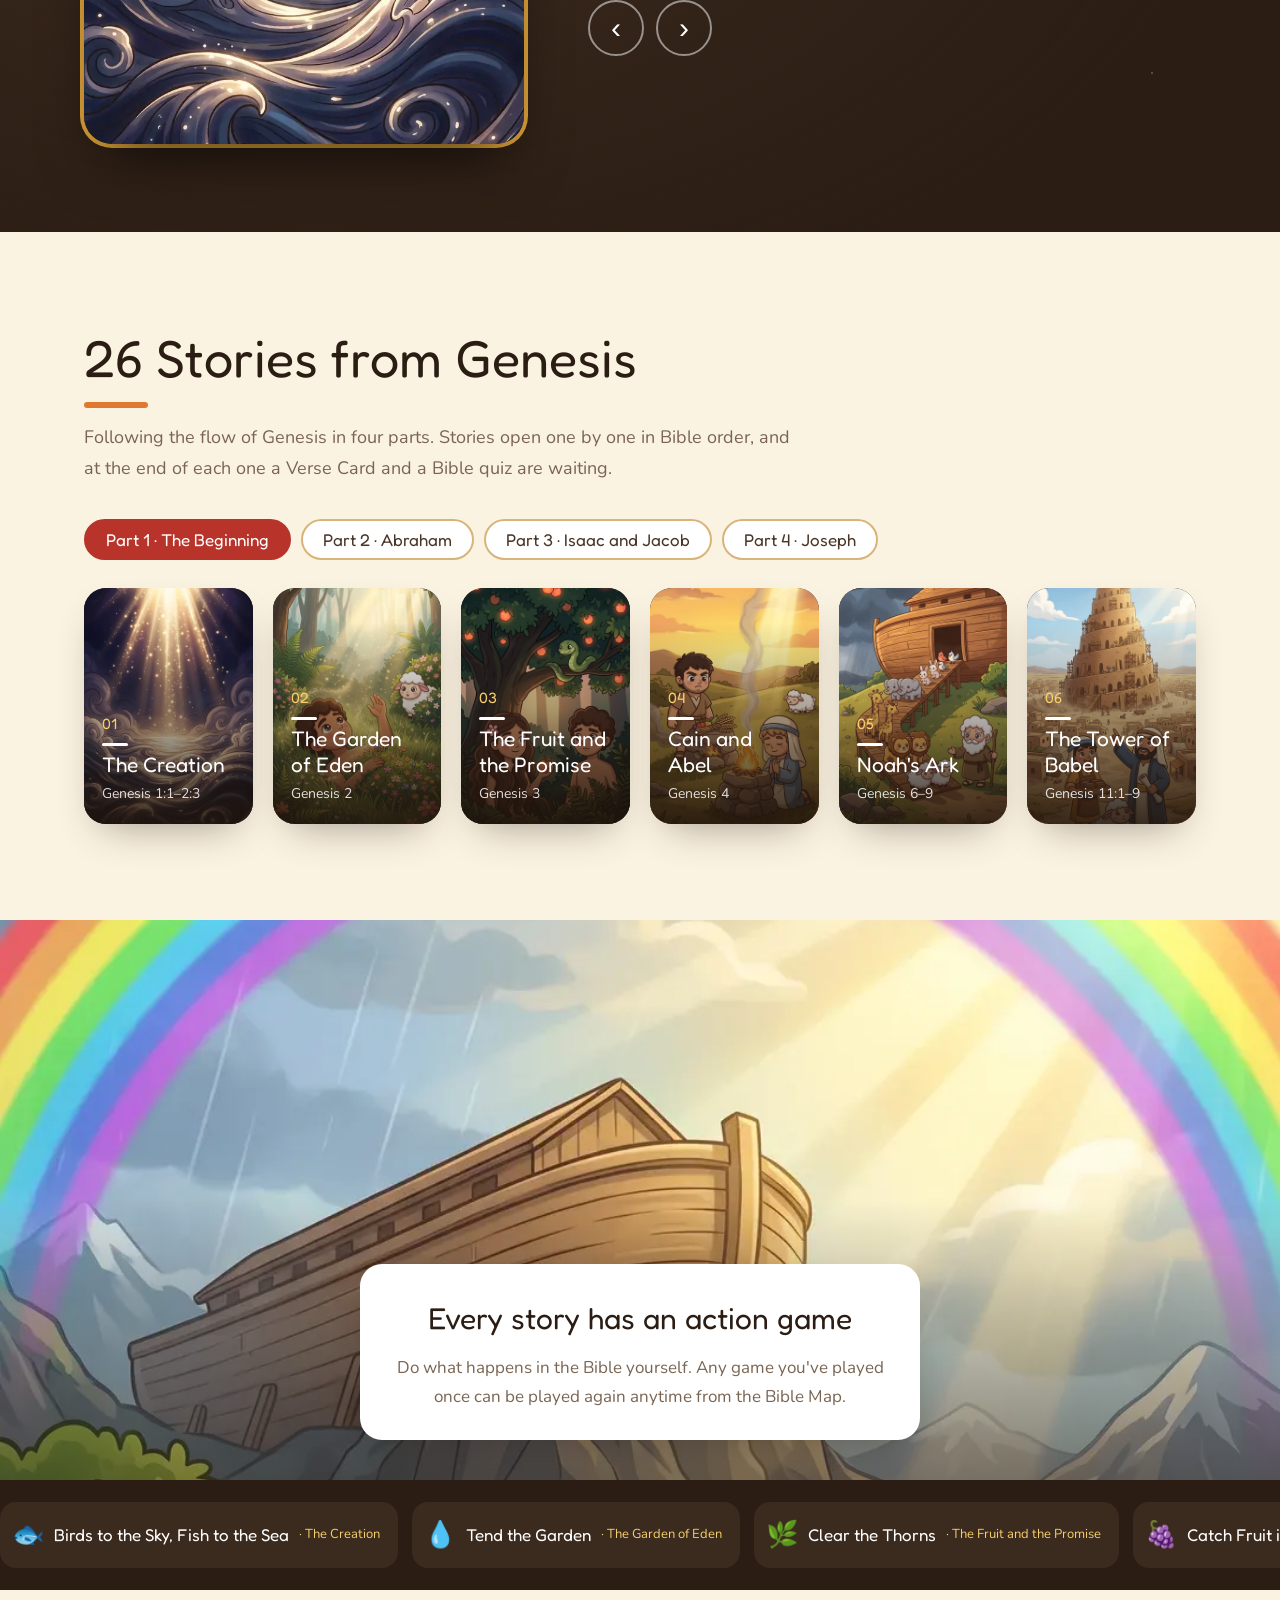
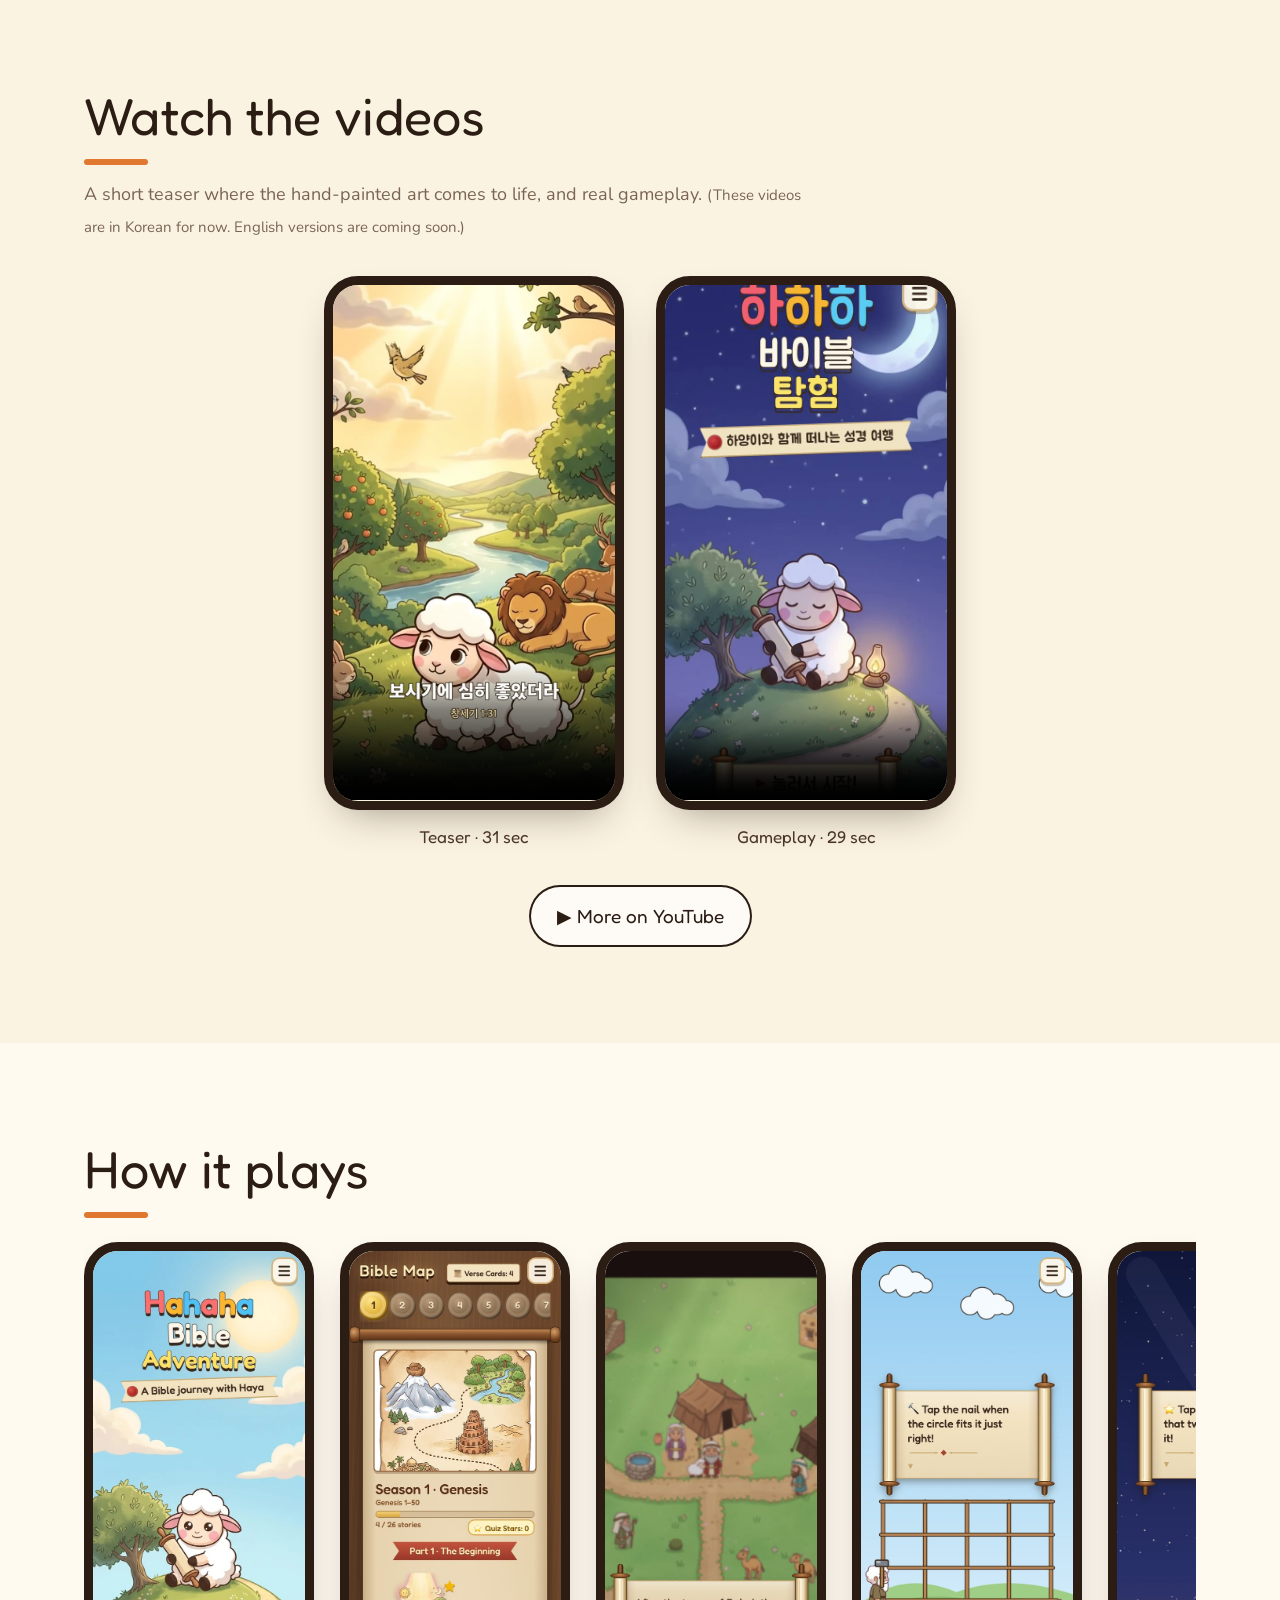
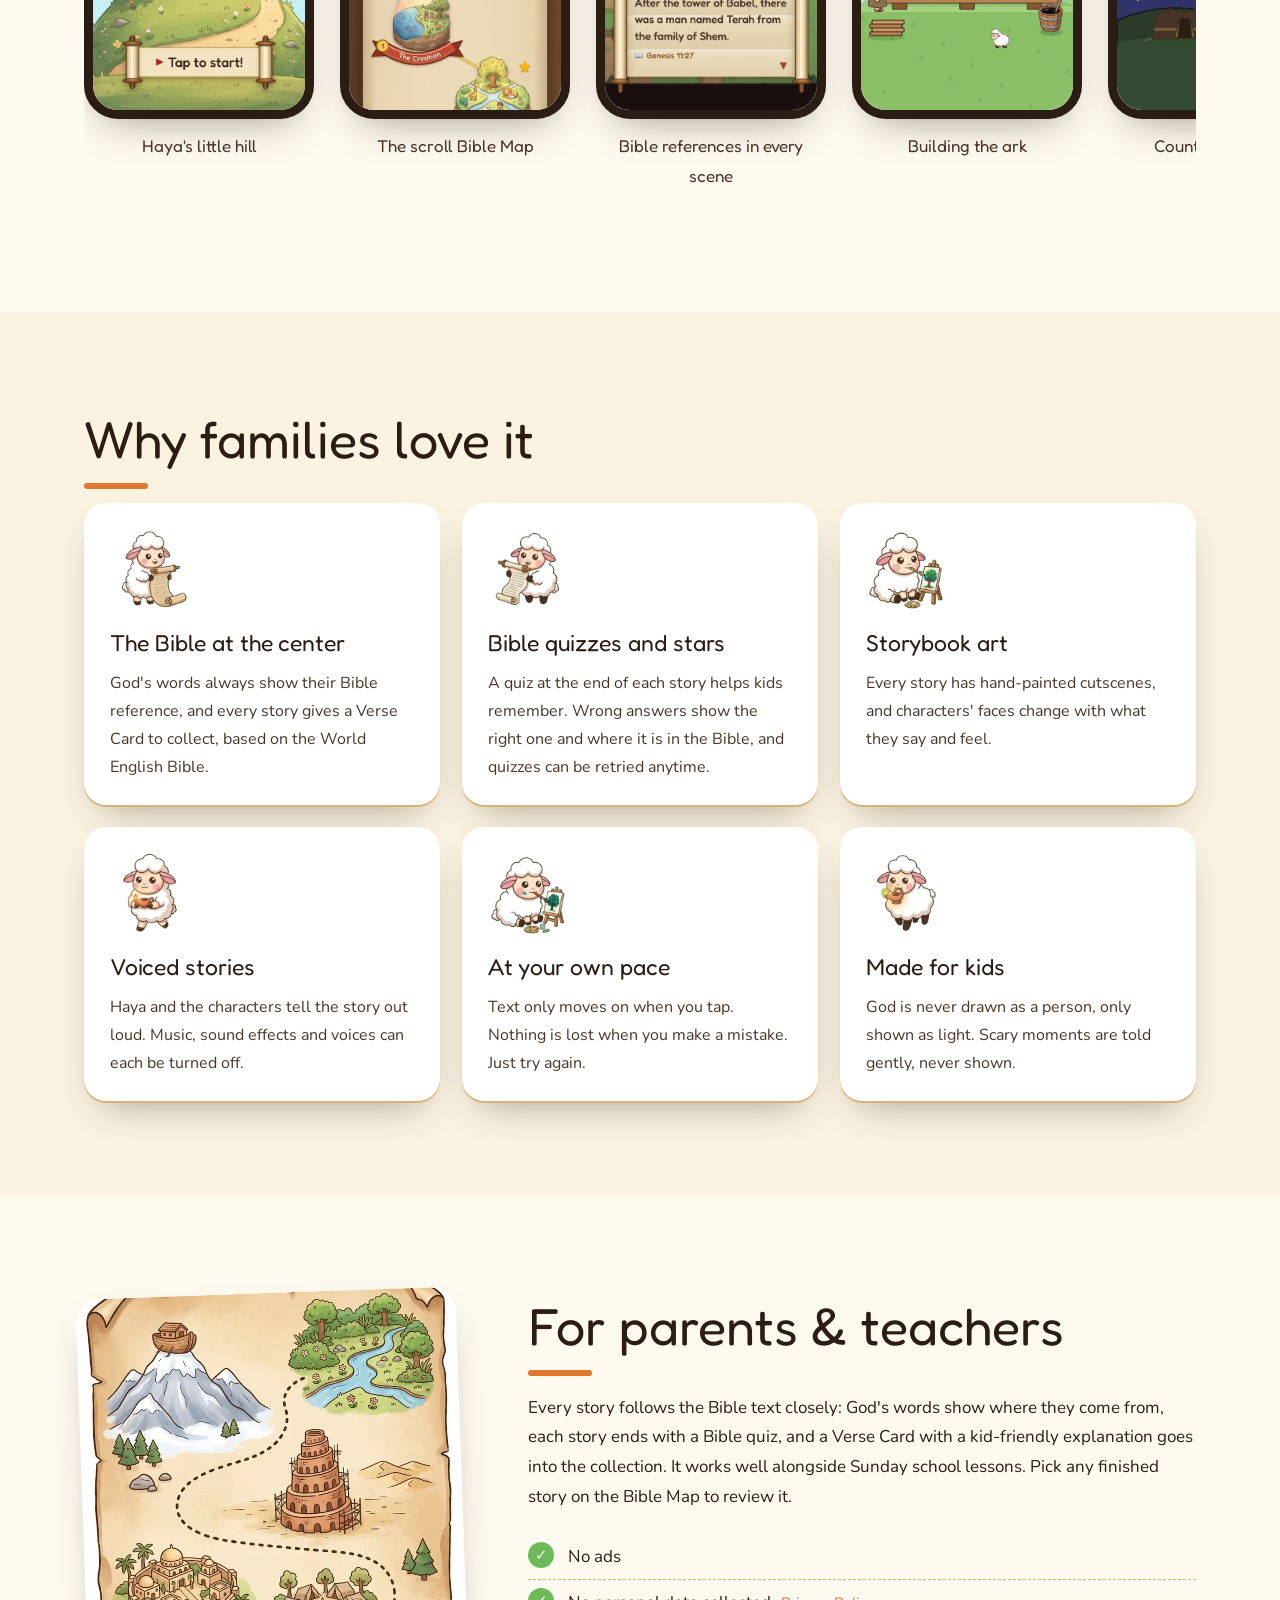
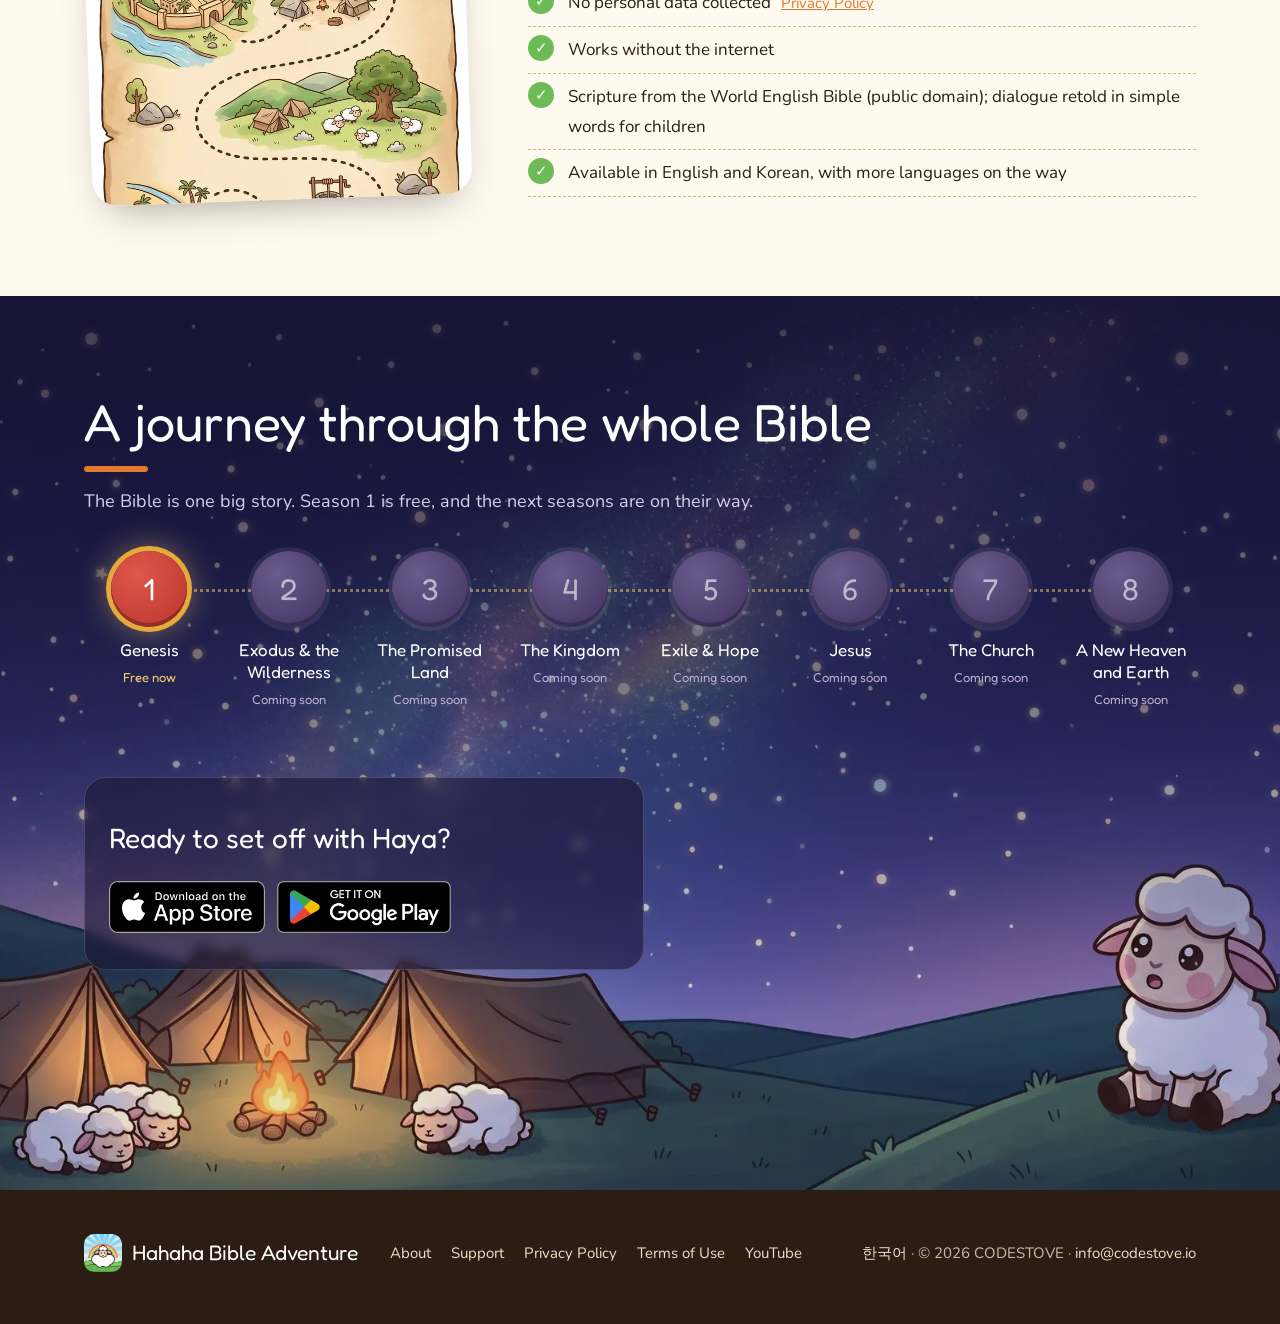
==== commit 520f5d98: "영어 소개 페이지 스크린샷 8장 (앱 영어 화면) Co-Authored-By: Claude Opus 5.5 <noreply@anthropic.com>" ====
--- a/en/index.html
+++ b/en/index.html
@@ -127,7 +127,7 @@
     <div class="phones">
       <figure><img src="../assets/en/1-title.jpg" alt="" loading="lazy"><figcaption>Haya's little hill</figcaption></figure>
       <figure><img src="../assets/en/2-map.jpg" alt="" loading="lazy"><figcaption>The scroll Bible Map</figcaption></figure>
-      <figure><img src="../assets/en/3-word.jpg" alt="" loading="lazy"><figcaption>God's Word with Bible references</figcaption></figure>
+      <figure><img src="../assets/en/3-word.jpg" alt="" loading="lazy"><figcaption>Bible references in every scene</figcaption></figure>
       <figure><img src="../assets/en/4-ark.jpg" alt="" loading="lazy"><figcaption>Building the ark</figcaption></figure>
       <figure><img src="../assets/en/5-stars.jpg" alt="" loading="lazy"><figcaption>Counting the stars</figcaption></figure>
       <figure><img src="../assets/en/6-sodom.jpg" alt="" loading="lazy"><figcaption>Hand-painted cutscenes</figcaption></figure>
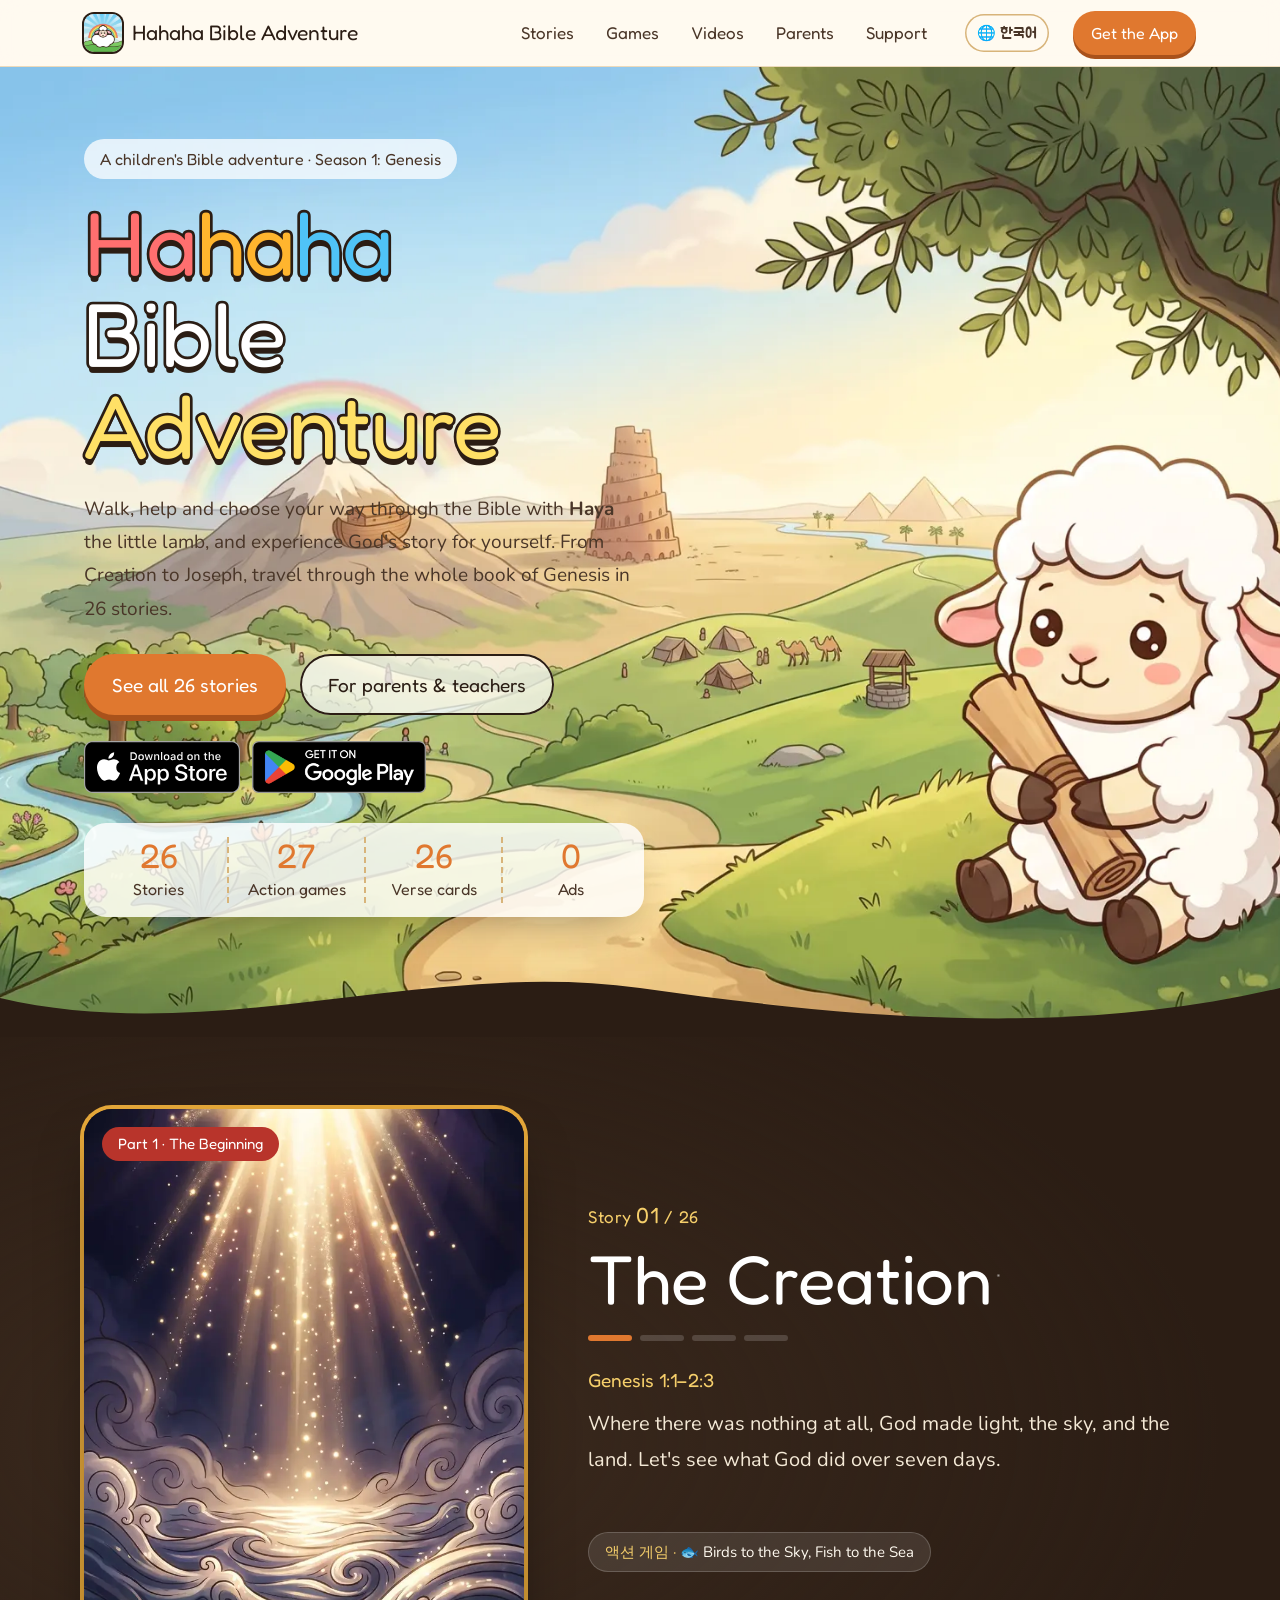
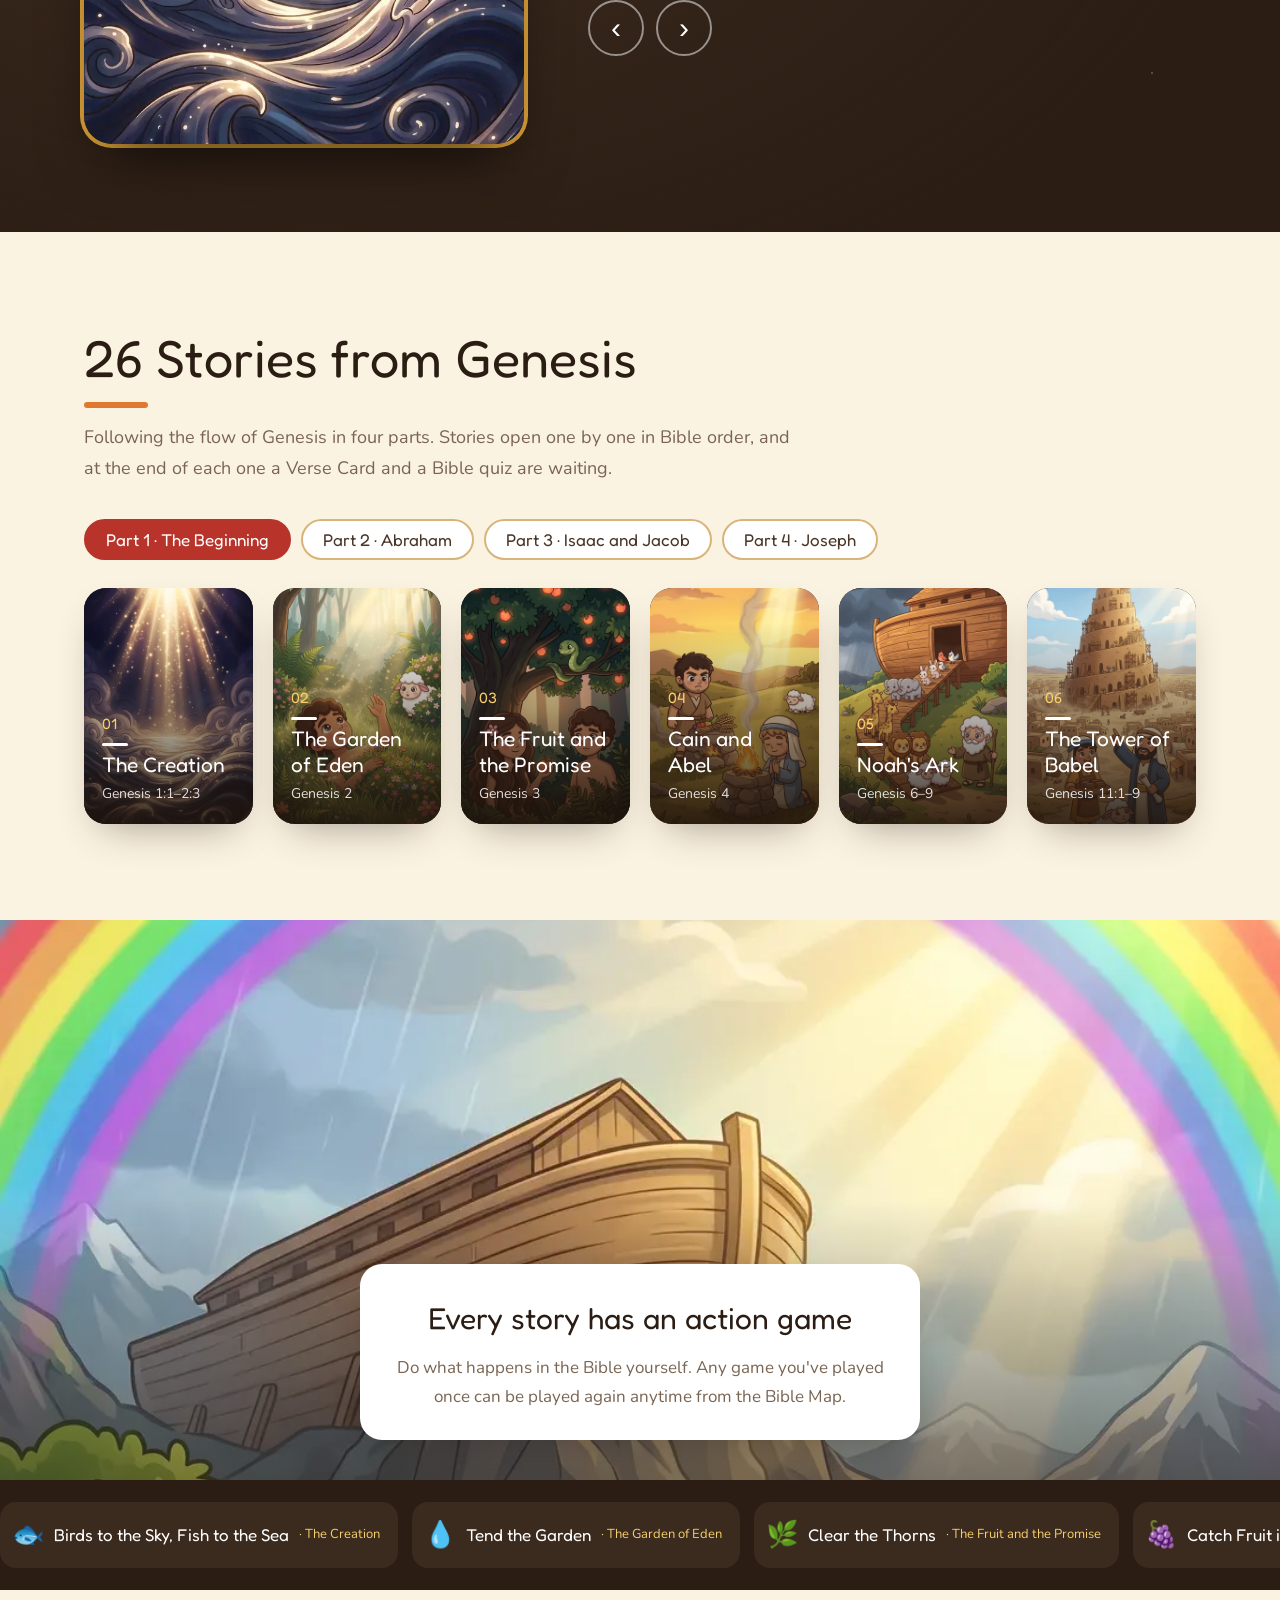
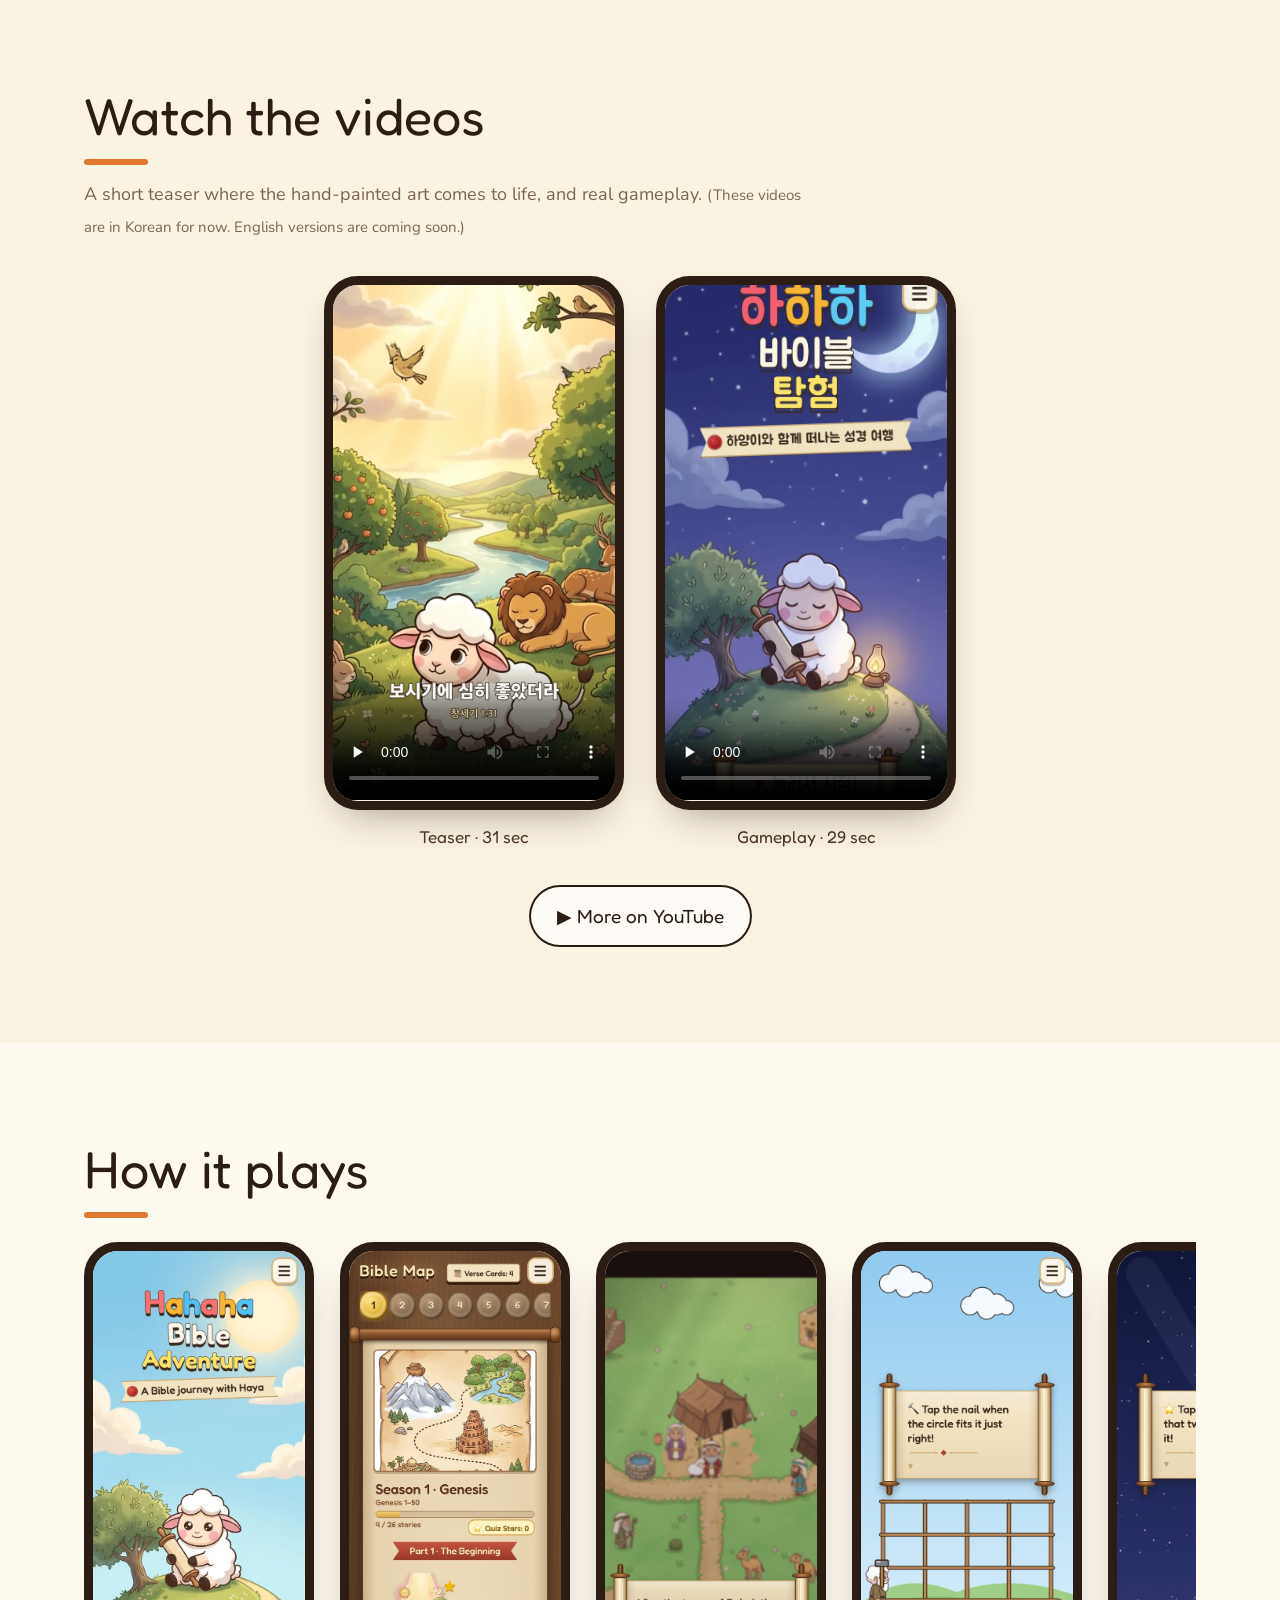
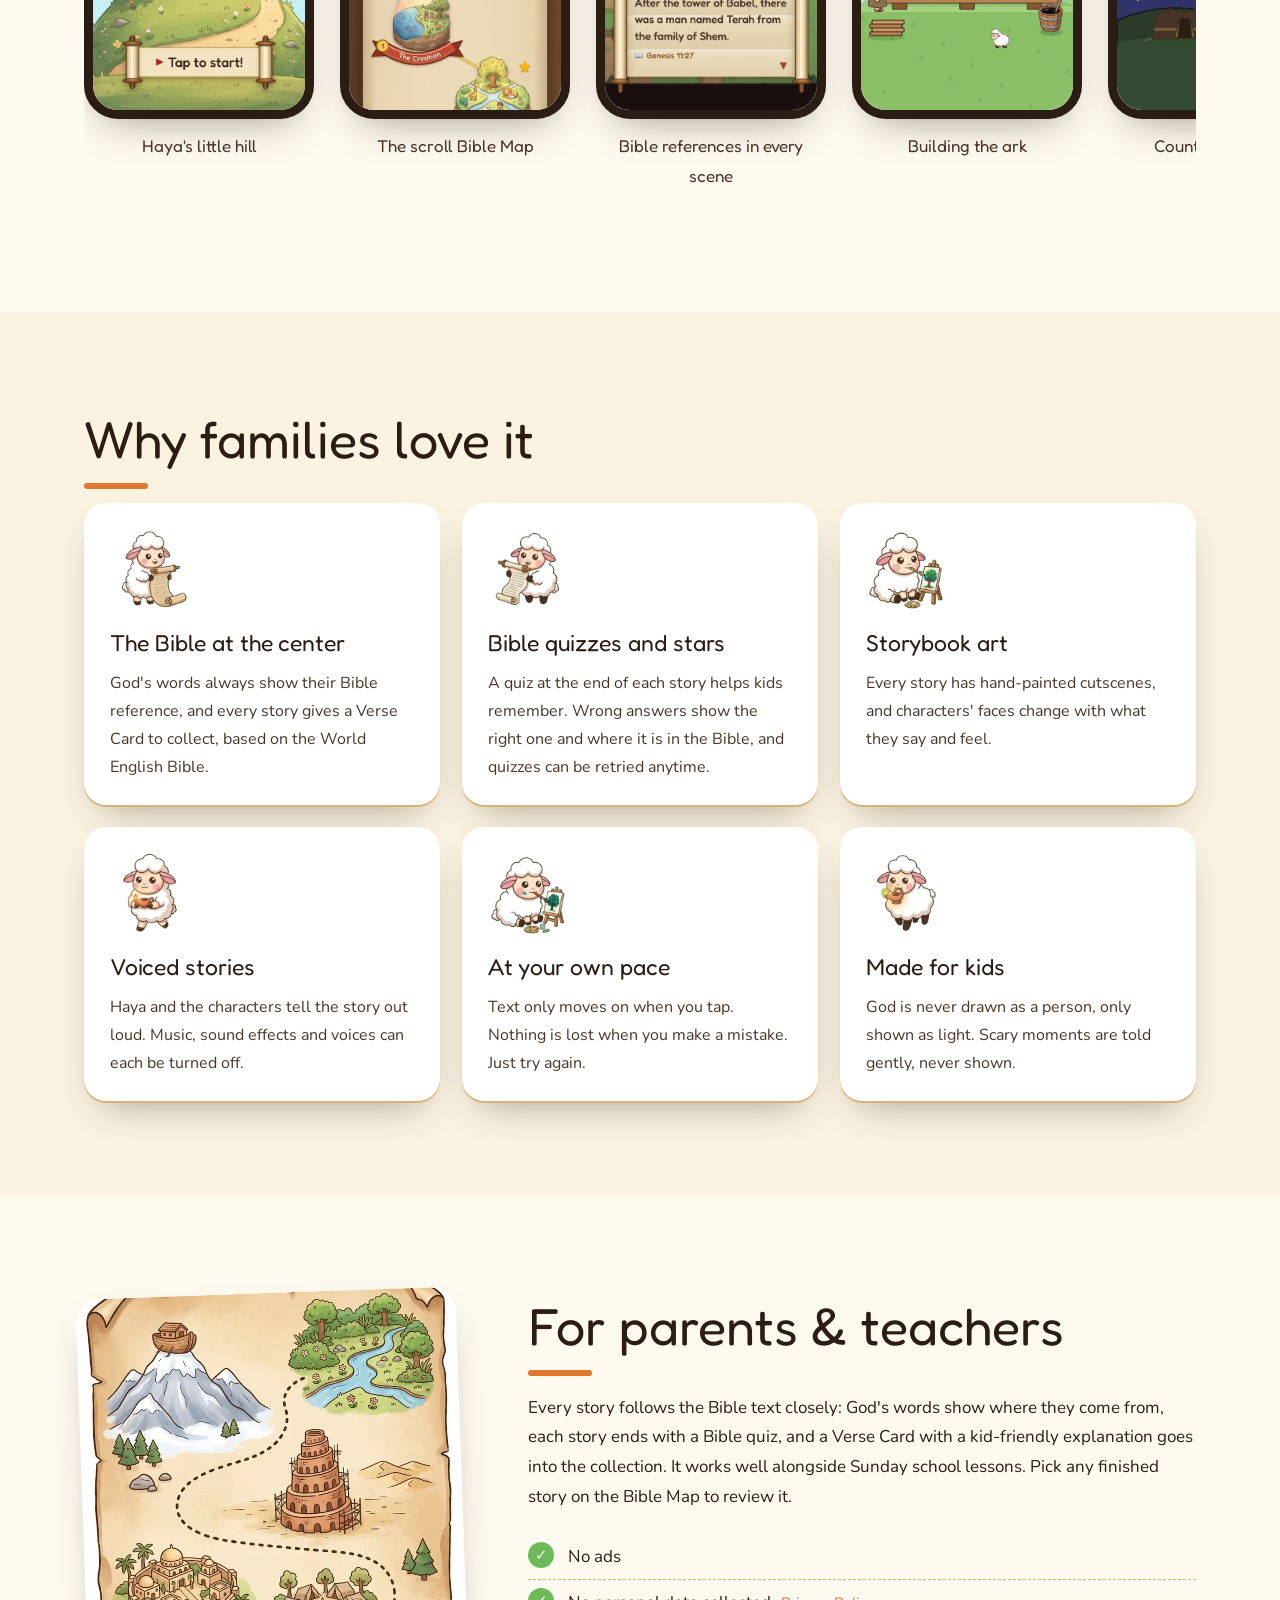
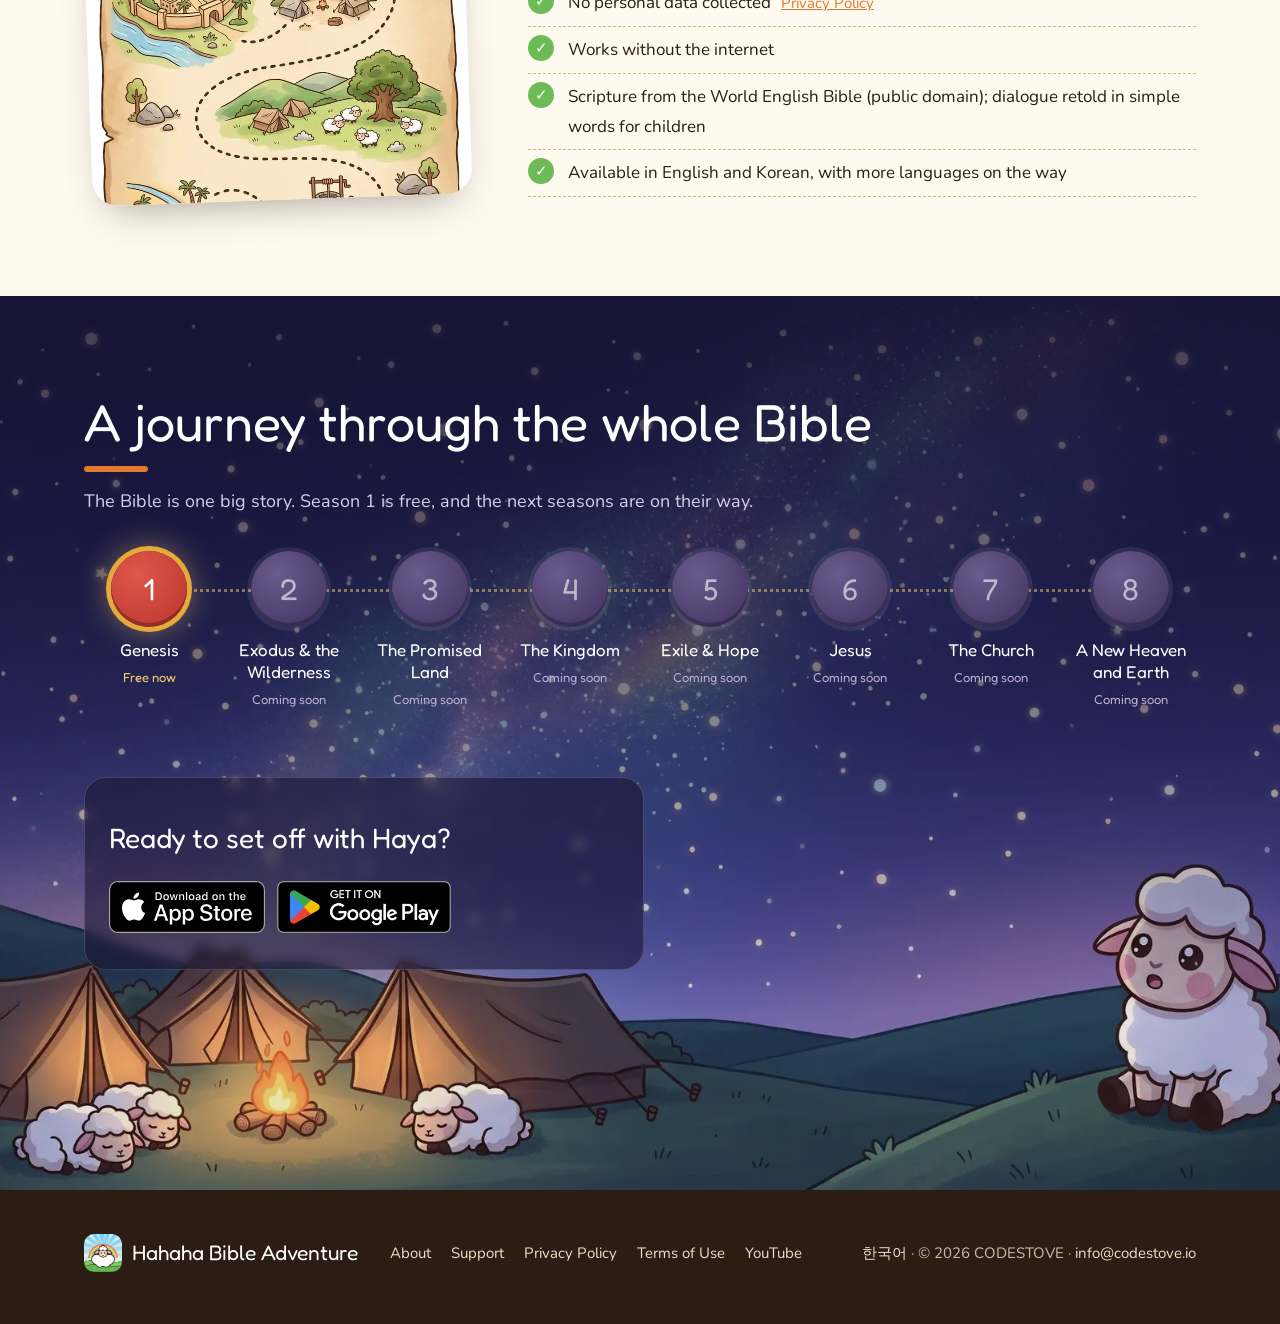
==== commit 5be86ba2: "소개 사이트 영어판 공개: i18n-en 합치기 (앱 2.0.1 영어판과 함께) 충돌 두 곳은 양쪽 내용 모두 살림: 아래쪽 메뉴는 새 유튜브 주소 @hahahabible + En" ====
--- a/en/index.html
+++ b/en/index.html
@@ -17,7 +17,7 @@
 <link rel="preconnect" href="https://fonts.googleapis.com">
 <link rel="preconnect" href="https://fonts.gstatic.com" crossorigin>
 <link href="https://fonts.googleapis.com/css2?family=Fredoka:wght@500;600&family=Nunito:wght@400;700&family=Jua&display=swap" rel="stylesheet">
-<link rel="stylesheet" href="../style.css">
+<link rel="stylesheet" href="../style.css?v=20261103">
 </head>
 <body class="home">
 
@@ -117,7 +117,7 @@
         <figcaption>Gameplay · 29 sec</figcaption>
       </figure>
     </div>
-    <p class="videos-more"><a class="ghost-btn" href="https://www.youtube.com/@%ED%95%98%ED%95%98%ED%95%98%EB%B0%94%EC%9D%B4%EB%B8%94%ED%83%90%ED%97%98" target="_blank" rel="noopener">▶ More on YouTube</a></p>
+    <p class="videos-more"><a class="ghost-btn" href="https://www.youtube.com/@hahahabible" target="_blank" rel="noopener">▶ More on YouTube</a></p>
   </div>
 </section>
 
@@ -195,7 +195,7 @@
 <footer class="site-footer">
   <div class="wrap">
     <a class="brand" href="index.html"><img src="../assets/icon.png" alt="">Hahaha Bible Adventure</a>
-    <nav><a href="index.html">About</a><a href="support.html">Support</a><a href="privacy.html">Privacy Policy</a><a href="terms.html">Terms of Use</a><a href="https://www.youtube.com/@%ED%95%98%ED%95%98%ED%95%98%EB%B0%94%EC%9D%B4%EB%B8%94%ED%83%90%ED%97%98" target="_blank" rel="noopener">YouTube</a></nav>
+    <nav><a href="index.html">About</a><a href="support.html">Support</a><a href="privacy.html">Privacy Policy</a><a href="terms.html">Terms of Use</a><a href="https://www.youtube.com/@hahahabible" target="_blank" rel="noopener">YouTube</a></nav>
     <p><a href="../index.html" hreflang="ko" lang="ko" data-lang="ko">한국어</a> · © 2026 CODESTOVE · <a href="mailto:info@codestove.io">info@codestove.io</a></p>
   </div>
 </footer>
@@ -204,6 +204,6 @@
 const PARTS = ['Part 1 · The Beginning', 'Part 2 · Abraham', 'Part 3 · Isaac and Jacob', 'Part 4 · Joseph'];
 const STORIES = [{"id":"creation","no":1,"p":1,"t":"The Creation","r":"Genesis 1:1–2:3","s":"Where there was nothing at all, God made light, the sky, and the land. Let's see what God did over seven days.","g":[{"t":"Birds to the Sky, Fish to the Sea","e":"🐟"}]},{"id":"eden","no":2,"p":1,"t":"The Garden of Eden","r":"Genesis 2","s":"Take care of a beautiful garden with Adam, and give names to the animals.","g":[{"t":"Tend the Garden","e":"💧"}]},{"id":"promise","no":3,"p":1,"t":"The Fruit and the Promise","r":"Genesis 3","s":"The serpent's lie and Eve's choice. Even when people disobeyed His word, God gave them a promise to save them.","g":[{"t":"Clear the Thorns","e":"🌿"}]},{"id":"cain","no":4,"p":1,"t":"Cain and Abel","r":"Genesis 4","s":"Abel kept sheep and Cain grew crops. A story of two brothers' gifts to God, and of calming an angry heart.","g":[{"t":"Catch Fruit in Cain's Field","e":"🍇"}]},{"id":"noah","no":5,"p":1,"t":"Noah's Ark","r":"Genesis 6–9","s":"Build the ark with Grandpa Noah and bring the animals aboard. And then, the rainbow promise!","g":[{"t":"Build the Ark","e":"🔨"}]},{"id":"babel","no":6,"p":1,"t":"The Tower of Babel","r":"Genesis 11:1–9","s":"People built a tower up to the sky to make a great name for themselves. God mixed up their language.","g":[{"t":"Stack the Brick Tower","e":"🧱"}]},{"id":"call","no":7,"p":2,"t":"God Calls Abraham","r":"Genesis 12","s":"\"Leave your country and go to the land I will show you.\" Set off with a camel caravan on a journey of faith to Canaan.","g":[{"t":"The Road to Canaan","e":"🐪"},{"t":"Build an Altar","e":"🪨"}]},{"id":"yield","no":8,"p":2,"t":"Abraham Lets Lot Choose","r":"Genesis 13–14","s":"When the herdsmen quarreled, Abraham let his nephew Lot choose the land first. Then he rescues Lot, who was taken away.","g":[{"t":"Rescue Lot by Night","e":"🌙"}]},{"id":"stars","no":9,"p":2,"t":"Count the Stars","r":"Genesis 15","s":"God promised Abraham a family as many as the stars in the night sky, too many to count. Abraham believed God.","g":[{"t":"Count the Stars","e":"⭐"}]},{"id":"hagar","no":10,"p":2,"t":"Hagar and Ishmael","r":"Genesis 16, 21:8–21","s":"Hagar and her boy ran out of water in the wilderness. God heard the crying and showed her a well.","g":[{"t":"Fill the Water Skin","e":"💧"}]},{"id":"laugh","no":11,"p":2,"t":"Sarah's Laugh","r":"Genesis 17–18","s":"Welcome the three visitors who came to the tent. Sarah laughed at the promise of a son by this time next year.","g":[{"t":"Catch the Bread","e":"🍞"}]},{"id":"sodom","no":12,"p":2,"t":"Lot Escapes Sodom","r":"Genesis 18:16–19:29","s":"Abraham prayed for Sodom. Hold the angel's hand and run to the mountains without looking back!","g":[{"t":"Run to Zoar","e":"🏃"}]},{"id":"jireh","no":13,"p":2,"t":"The LORD Will Provide","r":"Genesis 21–22","s":"Isaac, the son of laughter, was born just as God promised. On Mount Moriah, God had a ram ready.","g":[{"t":"Climb Mount Moriah","e":"⛰️"}]},{"id":"rebekah","no":14,"p":2,"t":"Rebekah at the Well","r":"Genesis 23–24","s":"The old servant prayed as he looked for a wife for Isaac. Then Rebekah drew water for ten camels!","g":[{"t":"Water Ten Camels","e":"🐪"}]},{"id":"stew","no":15,"p":3,"t":"One Bowl of Stew","r":"Genesis 25:19–34","s":"Twin brothers Esau and Jacob. Hungry Esau sold his rights as the firstborn son for one bowl of red stew.","g":[{"t":"Run Home, Tired and Hungry","e":"🏃"}]},{"id":"wells","no":16,"p":3,"t":"Isaac's Peaceful Wells","r":"Genesis 26","s":"Each time his wells were taken, Isaac didn't fight. He moved on and dug again, and God gave him plenty of room.","g":[{"t":"A Hundred Times the Harvest","e":"🌾"}]},{"id":"blessing","no":17,"p":3,"t":"The Stolen Blessing","r":"Genesis 27","s":"Jacob tricked his father, whose eyes could not see well. The sad result of a lie, and the road away from home.","g":[{"t":"The Road to Haran","e":"🎒"}]},{"id":"ladder","no":18,"p":3,"t":"Jacob's Ladder","r":"Genesis 28","s":"Running away alone one night, Jacob fell asleep with a stone for a pillow. In a dream he saw a ladder reaching up to heaven.","g":[{"t":"Set Up the Pillar, Pour the Oil","e":"🪨"}]},{"id":"laban","no":19,"p":3,"t":"At Laban's House","r":"Genesis 29–31","s":"Jacob met Rachel at the well. He worked caring for the flocks, seven years at a time, and then God told him to go back home.","g":[{"t":"Catch the Growing Flock","e":"🐑"}]},{"id":"jabbok","no":20,"p":3,"t":"Peace at the Jabbok","r":"Genesis 32–33, 35","s":"The night before meeting his brother, Jacob wrestled by the Jabbok River. A new name, Israel, and the day the two brothers hugged.","g":[{"t":"Hold On Till Daybreak","e":"🤼"}]},{"id":"dreams","no":21,"p":4,"t":"Joseph's Colorful Coat","r":"Genesis 37","s":"A coat of many colors from his father, and strange dreams. Joseph went to find his brothers, was thrown into a pit, and was sold to Egypt.","g":[{"t":"Stack the Dream Sheaves","e":"🌾"}]},{"id":"prison","no":22,"p":4,"t":"Potiphar and the Prison","r":"Genesis 39–40","s":"As a servant, and even when he was unfairly put in prison, God was with Joseph. Help explain the dreams of two officials.","g":[{"t":"Grapes for Pharaoh's Cup","e":"🍇"}]},{"id":"pharaoh","no":23,"p":4,"t":"Pharaoh's Dreams","r":"Genesis 41","s":"A dream of seven cows and seven heads of grain. Joseph becomes ruler over Egypt. Help him store grain during the years of plenty.","g":[{"t":"Catch the Grain: Year 7","e":"🌾"}]},{"id":"grain","no":24,"p":4,"t":"The Brothers Buy Grain","r":"Genesis 42–44","s":"In the famine, the brothers came to Egypt to buy grain. Joseph finds out if they have really changed.","g":[{"t":"Load the Donkeys","e":"🫏"}]},{"id":"reveal","no":25,"p":4,"t":"I Am Joseph","r":"Genesis 45–47","s":"\"I am Joseph!\" Crying, Joseph hugged his brothers. He sends wagons to bring his father Jacob.","g":[{"t":"Wagons to Egypt","e":"🛒"}]},{"id":"forgive","no":26,"p":4,"t":"Blessing and Forgiveness","r":"Genesis 48–50","s":"Jacob blessed his twelve sons. \"You meant to harm me, but God meant it for good.\" The last story of Genesis.","g":[{"t":"Feed the Families","e":"🍞"}]}];
 </script>
-<script src="../site.js"></script>
+<script src="../site.js?v=20261103"></script>
 </body>
 </html>
--- a/style.css
+++ b/style.css
@@ -832,6 +832,45 @@
   .page-hero img { width: 100px; right: 4%; }
 }
 
+/* ---------- 시즌 2 출시 준비 중 ---------- */
+.s2 { background: linear-gradient(180deg, #f6ead2 0%, #e9d6b0 100%); }
+.s2-chip {
+  display: inline-block;
+  margin: 0 0 10px;
+  padding: 6px 16px;
+  border-radius: 999px;
+  background: var(--seal);
+  color: #fff;
+  font-family: var(--display);
+  font-size: 16px;
+}
+.s2-parts { list-style: none; padding: 0; margin: 0 0 28px; display: flex; flex-wrap: wrap; gap: 8px 10px; }
+.s2-parts li { padding: 6px 14px; border-radius: 999px; background: rgba(255, 255, 255, 0.6); border: 2px solid var(--edge); font-size: 15px; }
+.s2-parts b { font-family: var(--display); font-weight: 400; color: var(--seal); margin-right: 6px; }
+.s2-grid { grid-template-columns: repeat(5, 1fr); }
+.story.soon { cursor: default; }
+.story.soon img { filter: saturate(0.85); }
+.soon-tag {
+  position: absolute;
+  top: 12px;
+  left: 12px;
+  padding: 4px 12px;
+  border-radius: 999px;
+  background: rgba(30, 18, 10, 0.72);
+  color: var(--gold-2);
+  font-family: var(--display);
+  font-size: 14px;
+}
+.s2-note { margin: 28px 0 0; color: var(--ink-2); }
+.seals .next .seal {
+  background: radial-gradient(circle at 35% 30%, #f0b54a, #c98522);
+  color: #fff;
+  box-shadow: inset 0 -4px 0 rgba(0, 0, 0, 0.25), 0 0 0 4px rgba(246, 207, 107, 0.55);
+}
+.seals .next small { color: var(--gold-2); }
+@media (max-width: 980px) { .s2-grid { grid-template-columns: repeat(3, 1fr); } }
+@media (max-width: 640px) { .s2-grid { grid-template-columns: repeat(2, 1fr); } .s2-parts li { font-size: 14px; } }
+
 /* ---------- 언어 (한국어 / English) ---------- */
 .lang-switch {
   margin-left: auto;
@@ -891,3 +930,8 @@
   html[lang='en'] .brand { font-size: 17px; }
   .lang-switch { margin-left: auto; font-size: 14px; padding: 5px 10px; }
 }
+/* 메뉴 글이 한 글자씩 꺾이지 않게. 영어 메뉴는 길어서 태블릿 너비부터 숨긴다 (휴대폰처럼) */
+.menu a { white-space: nowrap; }
+@media (max-width: 980px) {
+  html[lang='en'] .menu { display: none; }
+}
